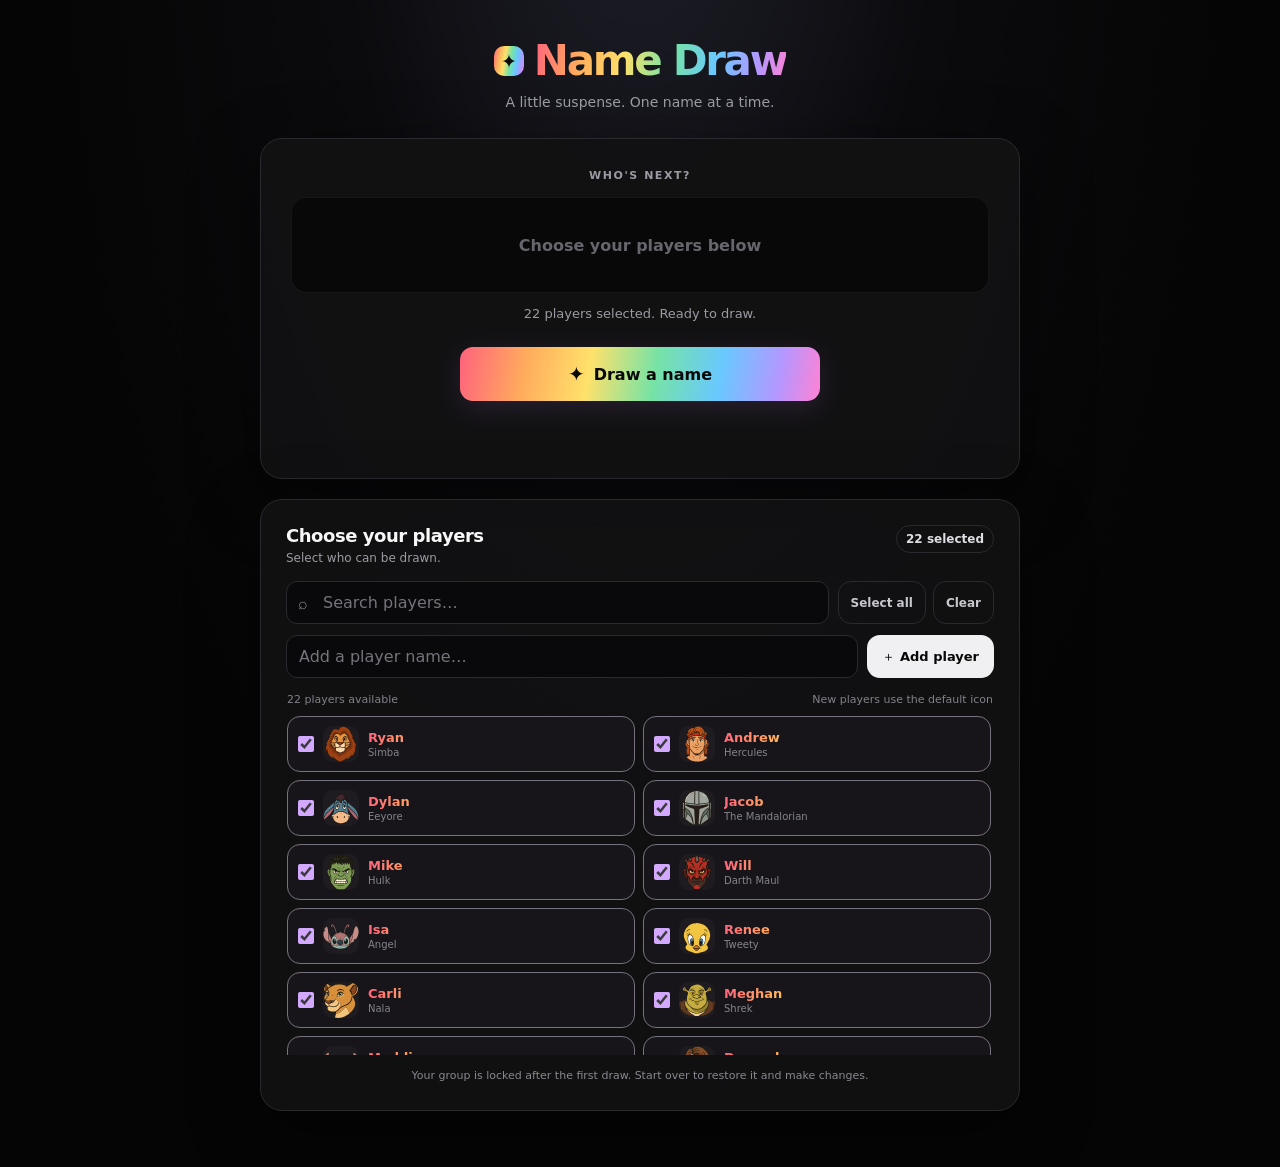
==== index.html @ 5865cce4 "Add mobile player name draw app" ====
<!doctype html>
<html lang="en">
<head>
  <meta charset="utf-8">
  <meta name="viewport" content="width=device-width, initial-scale=1">
  <meta name="theme-color" content="#050505">
  <title>Name Draw</title>
  <style>
    :root {
      color-scheme: dark;
      font-family: Inter, ui-sans-serif, system-ui, -apple-system, BlinkMacSystemFont, "Segoe UI", sans-serif;
      background: #050505;
      color: #f7f7f7;
      font-synthesis: none;
      --panel: #111113;
      --muted: #9b9ba3;
      --line: #29292e;
      --rainbow: linear-gradient(100deg, #ff637d 0%, #ffad5c 19%, #ffe16b 36%, #76e3a5 54%, #69c8ff 72%, #b497ff 88%, #ff82d4 100%);
    }

    * { box-sizing: border-box; }
    [hidden] { display: none !important; }
    body {
      min-width: 320px;
      min-height: 100vh;
      margin: 0;
      background: radial-gradient(ellipse at 50% -18%, #20202b 0, #0b0b0e 34%, #050505 67%);
    }

    button, input { font: inherit; }
    button { color: inherit; }
    .app { width: min(100% - 32px, 760px); margin: 0 auto; padding: 38px 0 56px; }
    .brand { display: flex; align-items: center; justify-content: center; gap: 10px; margin-bottom: 8px; }
    .brand-mark { width: 30px; height: 30px; display: grid; place-items: center; border-radius: 10px; background: var(--rainbow); color: #090909; font-size: 19px; font-weight: 900; }
    h1 { margin: 0; font-size: clamp(29px, 7vw, 42px); letter-spacing: -.055em; line-height: 1.1; }
    .subtitle { margin: 10px 0 28px; color: var(--muted); text-align: center; font-size: 14px; }
    .rainbow-text { color: transparent; background: var(--rainbow); background-clip: text; -webkit-background-clip: text; }

    .draw-panel, .roster-panel { border: 1px solid var(--line); border-radius: 22px; background: color-mix(in srgb, var(--panel) 94%, transparent); box-shadow: 0 20px 70px #0007; }
    .draw-panel { padding: clamp(18px, 5vw, 30px); text-align: center; }
    .panel-label { margin: 0 0 15px; color: var(--muted); font-size: 11px; font-weight: 750; letter-spacing: .14em; text-transform: uppercase; }
    .reel {
      position: relative;
      display: grid;
      place-items: center;
      height: 96px;
      overflow: hidden;
      border: 1px solid #ffffff0e;
      border-radius: 16px;
      background: #080809;
      isolation: isolate;
    }
    .reel::before, .reel::after { position: absolute; z-index: 1; right: 0; left: 0; height: 27px; content: ""; pointer-events: none; }
    .reel::before { top: 0; background: linear-gradient(#080809, transparent); }
    .reel::after { bottom: 0; background: linear-gradient(transparent, #080809); }
    .reel-track { position: absolute; top: 0; left: 0; width: 100%; will-change: transform; }
    .reel-row { height: 62px; display: flex; align-items: center; justify-content: center; gap: 11px; padding: 0 14px; font-size: clamp(20px, 5vw, 27px); font-weight: 850; letter-spacing: -.035em; }
    .reel-row img { width: 37px; height: 37px; object-fit: contain; }
    .reel-placeholder { color: #66666d; font-size: 16px; font-weight: 600; }
    .result { min-height: 23px; margin: 13px 0 18px; color: var(--muted); font-size: 13px; }
    .draw-button, .reset-button, .secondary-button, .add-button {
      display: inline-flex; align-items: center; justify-content: center; gap: 9px;
      border: 0; border-radius: 13px; cursor: pointer; font-weight: 800;
      transition: transform .16s ease, opacity .16s ease, background .16s ease;
    }
    .draw-button { width: min(100%, 360px); min-height: 54px; padding: 13px 20px; color: #080808; background: var(--rainbow); font-size: 16px; box-shadow: 0 7px 28px #d98bff20; }
    .draw-button:hover:not(:disabled), .add-button:hover:not(:disabled) { transform: translateY(-2px); }
    button:focus-visible, input:focus-visible { outline: 2px solid #aebcff; outline-offset: 3px; }
    button:disabled { cursor: not-allowed; opacity: .44; }
    .button-icon { font-size: 20px; line-height: 1; }
    .actions { min-height: 38px; margin-top: 9px; }
    .reset-button, .secondary-button { min-height: 36px; padding: 7px 11px; border: 1px solid var(--line); background: transparent; color: #c7c7ce; font-size: 12px; }
    .reset-button:hover:not(:disabled), .secondary-button:hover:not(:disabled) { background: #202024; }

    .roster-panel { margin-top: 20px; padding: clamp(17px, 4vw, 25px); }
    .roster-heading { display: flex; align-items: flex-start; justify-content: space-between; gap: 12px; margin-bottom: 16px; }
    .roster-heading h2 { margin: 0; font-size: 18px; letter-spacing: -.025em; }
    .roster-heading p { margin: 5px 0 0; color: var(--muted); font-size: 12px; }
    .count-badge { flex: 0 0 auto; padding: 6px 9px; border: 1px solid var(--line); border-radius: 99px; color: #dedee4; font-size: 12px; font-weight: 700; }
    .tools { display: grid; grid-template-columns: minmax(0, 1fr) auto; gap: 9px; margin-bottom: 11px; }
    .search-wrap { position: relative; }
    .search-icon { position: absolute; top: 50%; left: 12px; color: #85858d; transform: translateY(-50%); pointer-events: none; }
    .search-input, .add-input { width: 100%; min-width: 0; height: 43px; padding: 0 12px; border: 1px solid var(--line); border-radius: 11px; outline: 0; background: #09090b; color: #f7f7f7; }
    .search-input { padding-left: 36px; }
    .search-input::placeholder, .add-input::placeholder { color: #74747c; }
    .selection-tools { display: flex; gap: 7px; }
    .secondary-button { min-height: 43px; padding-inline: 12px; }
    .add-form { display: grid; grid-template-columns: minmax(0, 1fr) auto; gap: 9px; margin-bottom: 15px; }
    .add-button { min-height: 43px; padding: 0 15px; color: #080808; background: #f0f0f2; font-size: 13px; }
    .add-button:disabled { background: #e2e2e5; }
    .list-meta { display: flex; justify-content: space-between; gap: 10px; margin: 0 1px 9px; color: #81818a; font-size: 11px; }
    .player-list { display: grid; grid-template-columns: repeat(2, minmax(0, 1fr)); gap: 8px; max-height: 340px; overflow: auto; padding: 1px 3px 1px 1px; scrollbar-color: #42424a transparent; scrollbar-width: thin; }
    .player-card { min-width: 0; display: flex; align-items: center; gap: 9px; padding: 9px 10px; border: 1px solid #29292e; border-radius: 13px; background: #0a0a0c; cursor: pointer; transition: border-color .15s, background .15s, opacity .15s; }
    .player-card:hover { border-color: #575760; background: #101013; }
    .player-card.selected { border-color: #77717e; background: #17151a; }
    .player-card.drawn { opacity: .43; }
    .player-card input { width: 16px; height: 16px; flex: 0 0 auto; margin: 0; accent-color: #d3a9ff; }
    .avatar { width: 36px; height: 36px; flex: 0 0 auto; object-fit: contain; border-radius: 10px; background: #ffffff08; }
    .player-copy { min-width: 0; flex: 1; }
    .player-name { display: block; overflow: hidden; color: transparent; background: var(--rainbow); background-clip: text; -webkit-background-clip: text; font-size: 13px; font-weight: 800; text-overflow: ellipsis; white-space: nowrap; }
    .player-avatar-name { display: block; overflow: hidden; margin-top: 2px; color: #85858d; font-size: 10px; text-overflow: ellipsis; white-space: nowrap; }
    .empty-list { grid-column: 1 / -1; padding: 25px 10px; color: var(--muted); text-align: center; font-size: 13px; }
    .notice { margin: 13px 0 0; color: #888891; text-align: center; font-size: 11px; line-height: 1.5; }
    .load-error { padding: 18px; border: 1px solid #6b4545; border-radius: 12px; color: #ffc0c0; background: #241313; font-size: 14px; line-height: 1.5; }
    .sr-only { position: absolute; width: 1px; height: 1px; padding: 0; overflow: hidden; clip: rect(0,0,0,0); white-space: nowrap; border: 0; }

    @media (max-width: 520px) {
      .app { width: min(100% - 22px, 760px); padding-top: 24px; }
      .subtitle { margin-bottom: 20px; }
      .draw-panel, .roster-panel { border-radius: 18px; }
      .draw-panel { padding: 17px 14px; }
      .roster-panel { margin-top: 13px; padding: 16px 12px; }
      .player-list { gap: 6px; }
      .player-card { gap: 7px; padding: 8px 7px; }
      .avatar { width: 32px; height: 32px; }
      .selection-tools { gap: 5px; }
      .secondary-button { padding-inline: 9px; font-size: 11px; }
      .tools { gap: 6px; }
    }

    @media (max-width: 370px) {
      .player-list { grid-template-columns: 1fr; }
      .selection-tools { grid-column: 1 / -1; }
      .selection-tools .secondary-button { flex: 1; }
    }

    @media (prefers-reduced-motion: reduce) {
      *, *::before, *::after { scroll-behavior: auto !important; transition-duration: .01ms !important; }
    }
  </style>
</head>
<body>
  <main class="app">
    <header>
      <div class="brand"><span class="brand-mark" aria-hidden="true">✦</span><h1><span class="rainbow-text">Name Draw</span></h1></div>
      <p class="subtitle">A little suspense. One name at a time.</p>
    </header>

    <div id="load-error" class="load-error" role="alert" hidden></div>
    <section class="draw-panel" aria-labelledby="draw-title">
      <h2 class="panel-label" id="draw-title">Who's next?</h2>
      <div class="reel" id="reel" aria-live="polite" aria-label="Name draw animation">
        <div class="reel-placeholder" id="reel-placeholder">Choose your players below</div>
        <div class="reel-track" id="reel-track" hidden></div>
      </div>
      <p class="result" id="draw-status" aria-live="polite">Select a group to get started.</p>
      <button class="draw-button" id="draw-button" type="button" disabled><span class="button-icon" aria-hidden="true">✦</span><span id="draw-button-label">Draw a name</span></button>
      <div class="actions"><button class="reset-button" id="reset-button" type="button" hidden>↻ &nbsp;Start over</button></div>
    </section>

    <section class="roster-panel" aria-labelledby="roster-title">
      <div class="roster-heading">
        <div><h2 id="roster-title">Choose your players</h2><p>Select who can be drawn.</p></div>
        <span class="count-badge" id="selected-count">0 selected</span>
      </div>
      <div class="tools">
        <label class="search-wrap"><span class="sr-only">Search players</span><span class="search-icon" aria-hidden="true">⌕</span><input id="search-input" class="search-input" type="search" placeholder="Search players…" autocomplete="off"></label>
        <div class="selection-tools"><button class="secondary-button" id="select-all" type="button">Select all</button><button class="secondary-button" id="clear-all" type="button">Clear</button></div>
      </div>
      <form class="add-form" id="add-form">
        <label class="sr-only" for="add-input">Add a player</label>
        <input class="add-input" id="add-input" type="text" maxlength="40" placeholder="Add a player name…" autocomplete="off">
        <button class="add-button" type="submit">＋ Add player</button>
      </form>
      <div class="list-meta"><span id="list-count">Loading players…</span><span>New players use the default icon</span></div>
      <div class="player-list" id="player-list" aria-label="Available players"></div>
      <p class="notice">Your group is locked after the first draw. Start over to restore it and make changes.</p>
    </section>
  </main>

  <script>
    const els = {
      error: document.querySelector('#load-error'),
      list: document.querySelector('#player-list'),
      listCount: document.querySelector('#list-count'),
      selectedCount: document.querySelector('#selected-count'),
      search: document.querySelector('#search-input'),
      addForm: document.querySelector('#add-form'),
      addInput: document.querySelector('#add-input'),
      selectAll: document.querySelector('#select-all'),
      clearAll: document.querySelector('#clear-all'),
      draw: document.querySelector('#draw-button'),
      drawLabel: document.querySelector('#draw-button-label'),
      status: document.querySelector('#draw-status'),
      reset: document.querySelector('#reset-button'),
      reel: document.querySelector('#reel'),
      track: document.querySelector('#reel-track'),
      placeholder: document.querySelector('#reel-placeholder')
    };

    const players = new Map();
    const selected = new Set();
    let remaining = [];
    let originalGroup = null;
    let isDrawing = false;
    let hasDrawn = false;
    let fallbackPlayer = { avatar: 'Mickey Mouse', icon: 'SVG/mickey-mouse.svg' };
    const DRAW_DURATION = 5000;
    const ROW_HEIGHT = 62;

    function makePlayer(name, data) {
      return { name, avatar: data.avatar || name, icon: data.icon || fallbackPlayer.icon };
    }

    function setControlsLocked(locked) {
      els.search.disabled = locked;
      els.addInput.disabled = locked;
      els.addForm.querySelector('button').disabled = locked;
      els.selectAll.disabled = locked;
      els.clearAll.disabled = locked;
      els.list.querySelectorAll('input[type="checkbox"]').forEach((input) => { input.disabled = locked; });
    }

    function updateSummary() {
      const count = selected.size;
      els.selectedCount.textContent = `${count} selected`;
      els.draw.disabled = isDrawing || remaining.length === 0 && originalGroup !== null || count === 0;
      if (isDrawing) {
        els.drawLabel.textContent = 'Drawing…';
      } else if (originalGroup !== null && remaining.length === 0) {
        els.drawLabel.textContent = 'Everyone has been picked';
      } else {
        els.drawLabel.textContent = hasDrawn ? 'Draw next name' : 'Draw a name';
      }
      els.reset.hidden = originalGroup === null;
      els.listCount.textContent = `${players.size} ${players.size === 1 ? 'player' : 'players'}${els.search.value.trim() ? ' found' : ' available'}`;
      setControlsLocked(originalGroup !== null);
    }

    function playerCard(player) {
      const label = document.createElement('label');
      const isSelected = selected.has(player.name);
      const wasDrawn = originalGroup !== null && !remaining.includes(player.name) && originalGroup.includes(player.name);
      label.className = `player-card${isSelected ? ' selected' : ''}${wasDrawn ? ' drawn' : ''}`;
      const checkbox = document.createElement('input');
      checkbox.type = 'checkbox';
      checkbox.checked = isSelected;
      checkbox.setAttribute('aria-label', `Include ${player.name}`);
      checkbox.addEventListener('change', () => {
        checkbox.checked ? selected.add(player.name) : selected.delete(player.name);
        label.classList.toggle('selected', checkbox.checked);
        updateSummary();
      });
      const img = document.createElement('img');
      img.className = 'avatar';
      img.src = player.icon;
      img.alt = '';
      img.loading = 'lazy';
      img.onerror = () => { img.onerror = null; img.src = fallbackPlayer.icon; };
      const copy = document.createElement('span');
      copy.className = 'player-copy';
      const name = document.createElement('span');
      name.className = 'player-name';
      name.textContent = player.name;
      const avatar = document.createElement('span');
      avatar.className = 'player-avatar-name';
      avatar.textContent = player.avatar;
      copy.append(name, avatar);
      label.append(checkbox, img, copy);
      return label;
    }

    function renderPlayers() {
      const query = els.search.value.trim().toLocaleLowerCase();
      const visible = [...players.values()].filter((player) => `${player.name} ${player.avatar}`.toLocaleLowerCase().includes(query));
      els.list.replaceChildren();
      if (visible.length === 0) {
        const empty = document.createElement('div');
        empty.className = 'empty-list';
        empty.textContent = query ? 'No players match your search.' : 'No players yet. Add someone above.';
        els.list.append(empty);
      } else {
        visible.forEach((player) => els.list.append(playerCard(player)));
      }
      updateSummary();
    }

    function renderReelRows(names, winnerIndex) {
      els.track.replaceChildren();
      const fragment = document.createDocumentFragment();
      names.forEach((player) => {
        const row = document.createElement('div');
        row.className = 'reel-row';
        row.setAttribute('aria-hidden', 'true');
        const img = document.createElement('img');
        img.src = player.icon;
        img.alt = '';
        const text = document.createElement('span');
        text.className = 'rainbow-text';
        text.textContent = player.name;
        row.append(img, text);
        fragment.append(row);
      });
      els.track.append(fragment);
      els.placeholder.hidden = true;
      els.track.hidden = false;
      els.track.style.transition = 'none';
      const centerOffset = (els.reel.clientHeight - ROW_HEIGHT) / 2;
      els.track.style.transform = `translateY(${centerOffset}px)`;
      void els.track.offsetHeight;
      requestAnimationFrame(() => {
        els.track.style.transition = `transform ${DRAW_DURATION}ms cubic-bezier(.08,.72,.12,1)`;
        els.track.style.transform = `translateY(${centerOffset - winnerIndex * ROW_HEIGHT}px)`;
      });
    }

    function shuffle(items) {
      for (let i = items.length - 1; i > 0; i--) {
        const j = Math.floor(Math.random() * (i + 1));
        [items[i], items[j]] = [items[j], items[i]];
      }
      return items;
    }

    function drawName() {
      if (isDrawing) return;
      if (originalGroup === null) {
        originalGroup = [...selected];
        remaining = [...originalGroup];
        hasDrawn = false;
        setControlsLocked(true);
      }
      if (remaining.length === 0) return;

      isDrawing = true;
      els.status.textContent = 'The next name is…';
      els.draw.disabled = true;
      els.reset.hidden = true;

      const winnerName = remaining[Math.floor(Math.random() * remaining.length)];
      const winner = players.get(winnerName);
      const rows = [];
      for (let i = 0; i < 42; i++) {
        const name = remaining[Math.floor(Math.random() * remaining.length)];
        rows.push(players.get(name));
      }
      rows.push(winner);
      const winnerIndex = rows.length - 1;
      renderReelRows(rows, winnerIndex);

      window.setTimeout(() => {
        remaining = remaining.filter((name) => name !== winnerName);
        hasDrawn = true;
        isDrawing = false;
        els.status.innerHTML = `Picked <strong class="rainbow-text"></strong> · ${remaining.length} ${remaining.length === 1 ? 'name' : 'names'} left`;
        els.status.querySelector('strong').textContent = winnerName;
        els.reset.hidden = false;
        renderPlayers();
        if (remaining.length === 0) {
          els.status.textContent = `${winnerName} was the last name! Everyone has been picked.`;
          els.draw.disabled = true;
        }
      }, DRAW_DURATION);
    }

    function startOver() {
      if (isDrawing || originalGroup === null) return;
      selected.clear();
      originalGroup.forEach((name) => selected.add(name));
      remaining = [];
      originalGroup = null;
      hasDrawn = false;
      els.track.hidden = true;
      els.track.replaceChildren();
      els.placeholder.hidden = false;
      els.placeholder.textContent = 'Choose your players below';
      els.status.textContent = 'Group restored. Ready when you are.';
      renderPlayers();
    }

    els.search.addEventListener('input', renderPlayers);
    els.selectAll.addEventListener('click', () => {
      [...players.values()].filter((player) => `${player.name} ${player.avatar}`.toLocaleLowerCase().includes(els.search.value.trim().toLocaleLowerCase())).forEach((player) => selected.add(player.name));
      renderPlayers();
    });
    els.clearAll.addEventListener('click', () => { selected.clear(); renderPlayers(); });
    els.addForm.addEventListener('submit', (event) => {
      event.preventDefault();
      const name = els.addInput.value.trim();
      if (!name) { els.addInput.focus(); return; }
      const existing = [...players.keys()].find((playerName) => playerName.toLocaleLowerCase() === name.toLocaleLowerCase());
      if (existing) {
        els.status.textContent = `${existing} is already in the player list.`;
        els.search.value = existing;
        renderPlayers();
        return;
      }
      players.set(name, makePlayer(name, fallbackPlayer));
      selected.add(name);
      els.addInput.value = '';
      els.search.value = '';
      renderPlayers();
      els.status.textContent = `${name} added to your group.`;
    });
    els.draw.addEventListener('click', drawName);
    els.reset.addEventListener('click', startOver);

    async function init() {
      try {
        const response = await fetch('players.json', { cache: 'no-store' });
        if (!response.ok) throw new Error(`Could not load players.json (${response.status}).`);
        const data = await response.json();
        fallbackPlayer = data.fallback || fallbackPlayer;
        Object.entries(data).forEach(([name, player]) => {
          if (name.toLocaleLowerCase() === 'fallback') return;
          players.set(name, makePlayer(name, player || {}));
          selected.add(name);
        });
        renderPlayers();
        els.status.textContent = `${selected.size} players selected. Ready to draw.`;
      } catch (error) {
        els.error.hidden = false;
        els.error.textContent = `${error.message} Open this page through a local web server so it can load players.json and the SVG icons.`;
        els.listCount.textContent = 'Could not load players';
      }
    }

    init();
  </script>
</body>
</html>
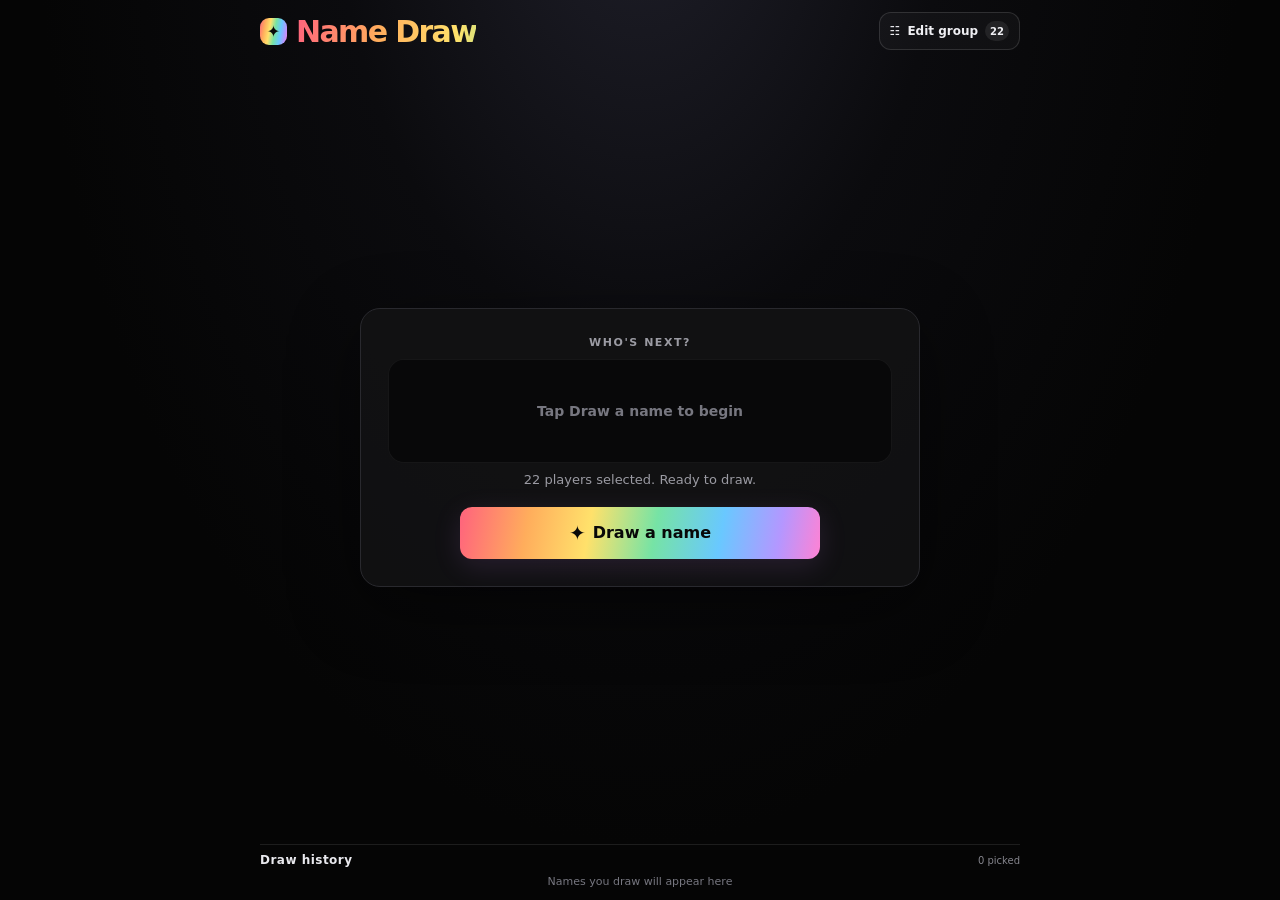
==== commit 9312cc3c: "Split draw and group pages" ====
--- a/index.html
+++ b/index.html
@@ -2,420 +2,36 @@
 <html lang="en">
 <head>
   <meta charset="utf-8">
-  <meta name="viewport" content="width=device-width, initial-scale=1">
+  <meta name="viewport" content="width=device-width, initial-scale=1, viewport-fit=cover">
   <meta name="theme-color" content="#050505">
   <title>Name Draw</title>
-  <style>
-    :root {
-      color-scheme: dark;
-      font-family: Inter, ui-sans-serif, system-ui, -apple-system, BlinkMacSystemFont, "Segoe UI", sans-serif;
-      background: #050505;
-      color: #f7f7f7;
-      font-synthesis: none;
-      --panel: #111113;
-      --muted: #9b9ba3;
-      --line: #29292e;
-      --rainbow: linear-gradient(100deg, #ff637d 0%, #ffad5c 19%, #ffe16b 36%, #76e3a5 54%, #69c8ff 72%, #b497ff 88%, #ff82d4 100%);
-    }
-
-    * { box-sizing: border-box; }
-    [hidden] { display: none !important; }
-    body {
-      min-width: 320px;
-      min-height: 100vh;
-      margin: 0;
-      background: radial-gradient(ellipse at 50% -18%, #20202b 0, #0b0b0e 34%, #050505 67%);
-    }
-
-    button, input { font: inherit; }
-    button { color: inherit; }
-    .app { width: min(100% - 32px, 760px); margin: 0 auto; padding: 38px 0 56px; }
-    .brand { display: flex; align-items: center; justify-content: center; gap: 10px; margin-bottom: 8px; }
-    .brand-mark { width: 30px; height: 30px; display: grid; place-items: center; border-radius: 10px; background: var(--rainbow); color: #090909; font-size: 19px; font-weight: 900; }
-    h1 { margin: 0; font-size: clamp(29px, 7vw, 42px); letter-spacing: -.055em; line-height: 1.1; }
-    .subtitle { margin: 10px 0 28px; color: var(--muted); text-align: center; font-size: 14px; }
-    .rainbow-text { color: transparent; background: var(--rainbow); background-clip: text; -webkit-background-clip: text; }
-
-    .draw-panel, .roster-panel { border: 1px solid var(--line); border-radius: 22px; background: color-mix(in srgb, var(--panel) 94%, transparent); box-shadow: 0 20px 70px #0007; }
-    .draw-panel { padding: clamp(18px, 5vw, 30px); text-align: center; }
-    .panel-label { margin: 0 0 15px; color: var(--muted); font-size: 11px; font-weight: 750; letter-spacing: .14em; text-transform: uppercase; }
-    .reel {
-      position: relative;
-      display: grid;
-      place-items: center;
-      height: 96px;
-      overflow: hidden;
-      border: 1px solid #ffffff0e;
-      border-radius: 16px;
-      background: #080809;
-      isolation: isolate;
-    }
-    .reel::before, .reel::after { position: absolute; z-index: 1; right: 0; left: 0; height: 27px; content: ""; pointer-events: none; }
-    .reel::before { top: 0; background: linear-gradient(#080809, transparent); }
-    .reel::after { bottom: 0; background: linear-gradient(transparent, #080809); }
-    .reel-track { position: absolute; top: 0; left: 0; width: 100%; will-change: transform; }
-    .reel-row { height: 62px; display: flex; align-items: center; justify-content: center; gap: 11px; padding: 0 14px; font-size: clamp(20px, 5vw, 27px); font-weight: 850; letter-spacing: -.035em; }
-    .reel-row img { width: 37px; height: 37px; object-fit: contain; }
-    .reel-placeholder { color: #66666d; font-size: 16px; font-weight: 600; }
-    .result { min-height: 23px; margin: 13px 0 18px; color: var(--muted); font-size: 13px; }
-    .draw-button, .reset-button, .secondary-button, .add-button {
-      display: inline-flex; align-items: center; justify-content: center; gap: 9px;
-      border: 0; border-radius: 13px; cursor: pointer; font-weight: 800;
-      transition: transform .16s ease, opacity .16s ease, background .16s ease;
-    }
-    .draw-button { width: min(100%, 360px); min-height: 54px; padding: 13px 20px; color: #080808; background: var(--rainbow); font-size: 16px; box-shadow: 0 7px 28px #d98bff20; }
-    .draw-button:hover:not(:disabled), .add-button:hover:not(:disabled) { transform: translateY(-2px); }
-    button:focus-visible, input:focus-visible { outline: 2px solid #aebcff; outline-offset: 3px; }
-    button:disabled { cursor: not-allowed; opacity: .44; }
-    .button-icon { font-size: 20px; line-height: 1; }
-    .actions { min-height: 38px; margin-top: 9px; }
-    .reset-button, .secondary-button { min-height: 36px; padding: 7px 11px; border: 1px solid var(--line); background: transparent; color: #c7c7ce; font-size: 12px; }
-    .reset-button:hover:not(:disabled), .secondary-button:hover:not(:disabled) { background: #202024; }
-
-    .roster-panel { margin-top: 20px; padding: clamp(17px, 4vw, 25px); }
-    .roster-heading { display: flex; align-items: flex-start; justify-content: space-between; gap: 12px; margin-bottom: 16px; }
-    .roster-heading h2 { margin: 0; font-size: 18px; letter-spacing: -.025em; }
-    .roster-heading p { margin: 5px 0 0; color: var(--muted); font-size: 12px; }
-    .count-badge { flex: 0 0 auto; padding: 6px 9px; border: 1px solid var(--line); border-radius: 99px; color: #dedee4; font-size: 12px; font-weight: 700; }
-    .tools { display: grid; grid-template-columns: minmax(0, 1fr) auto; gap: 9px; margin-bottom: 11px; }
-    .search-wrap { position: relative; }
-    .search-icon { position: absolute; top: 50%; left: 12px; color: #85858d; transform: translateY(-50%); pointer-events: none; }
-    .search-input, .add-input { width: 100%; min-width: 0; height: 43px; padding: 0 12px; border: 1px solid var(--line); border-radius: 11px; outline: 0; background: #09090b; color: #f7f7f7; }
-    .search-input { padding-left: 36px; }
-    .search-input::placeholder, .add-input::placeholder { color: #74747c; }
-    .selection-tools { display: flex; gap: 7px; }
-    .secondary-button { min-height: 43px; padding-inline: 12px; }
-    .add-form { display: grid; grid-template-columns: minmax(0, 1fr) auto; gap: 9px; margin-bottom: 15px; }
-    .add-button { min-height: 43px; padding: 0 15px; color: #080808; background: #f0f0f2; font-size: 13px; }
-    .add-button:disabled { background: #e2e2e5; }
-    .list-meta { display: flex; justify-content: space-between; gap: 10px; margin: 0 1px 9px; color: #81818a; font-size: 11px; }
-    .player-list { display: grid; grid-template-columns: repeat(2, minmax(0, 1fr)); gap: 8px; max-height: 340px; overflow: auto; padding: 1px 3px 1px 1px; scrollbar-color: #42424a transparent; scrollbar-width: thin; }
-    .player-card { min-width: 0; display: flex; align-items: center; gap: 9px; padding: 9px 10px; border: 1px solid #29292e; border-radius: 13px; background: #0a0a0c; cursor: pointer; transition: border-color .15s, background .15s, opacity .15s; }
-    .player-card:hover { border-color: #575760; background: #101013; }
-    .player-card.selected { border-color: #77717e; background: #17151a; }
-    .player-card.drawn { opacity: .43; }
-    .player-card input { width: 16px; height: 16px; flex: 0 0 auto; margin: 0; accent-color: #d3a9ff; }
-    .avatar { width: 36px; height: 36px; flex: 0 0 auto; object-fit: contain; border-radius: 10px; background: #ffffff08; }
-    .player-copy { min-width: 0; flex: 1; }
-    .player-name { display: block; overflow: hidden; color: transparent; background: var(--rainbow); background-clip: text; -webkit-background-clip: text; font-size: 13px; font-weight: 800; text-overflow: ellipsis; white-space: nowrap; }
-    .player-avatar-name { display: block; overflow: hidden; margin-top: 2px; color: #85858d; font-size: 10px; text-overflow: ellipsis; white-space: nowrap; }
-    .empty-list { grid-column: 1 / -1; padding: 25px 10px; color: var(--muted); text-align: center; font-size: 13px; }
-    .notice { margin: 13px 0 0; color: #888891; text-align: center; font-size: 11px; line-height: 1.5; }
-    .load-error { padding: 18px; border: 1px solid #6b4545; border-radius: 12px; color: #ffc0c0; background: #241313; font-size: 14px; line-height: 1.5; }
-    .sr-only { position: absolute; width: 1px; height: 1px; padding: 0; overflow: hidden; clip: rect(0,0,0,0); white-space: nowrap; border: 0; }
-
-    @media (max-width: 520px) {
-      .app { width: min(100% - 22px, 760px); padding-top: 24px; }
-      .subtitle { margin-bottom: 20px; }
-      .draw-panel, .roster-panel { border-radius: 18px; }
-      .draw-panel { padding: 17px 14px; }
-      .roster-panel { margin-top: 13px; padding: 16px 12px; }
-      .player-list { gap: 6px; }
-      .player-card { gap: 7px; padding: 8px 7px; }
-      .avatar { width: 32px; height: 32px; }
-      .selection-tools { gap: 5px; }
-      .secondary-button { padding-inline: 9px; font-size: 11px; }
-      .tools { gap: 6px; }
-    }
-
-    @media (max-width: 370px) {
-      .player-list { grid-template-columns: 1fr; }
-      .selection-tools { grid-column: 1 / -1; }
-      .selection-tools .secondary-button { flex: 1; }
-    }
-
-    @media (prefers-reduced-motion: reduce) {
-      *, *::before, *::after { scroll-behavior: auto !important; transition-duration: .01ms !important; }
-    }
-  </style>
+  <link rel="stylesheet" href="styles.css">
+  <script src="app.js" defer></script>
 </head>
-<body>
-  <main class="app">
-    <header>
+<body data-page="draw">
+  <main class="draw-screen">
+    <header class="draw-topbar">
       <div class="brand"><span class="brand-mark" aria-hidden="true">✦</span><h1><span class="rainbow-text">Name Draw</span></h1></div>
-      <p class="subtitle">A little suspense. One name at a time.</p>
+      <a class="group-nav" href="group.html" aria-label="Edit group"><span aria-hidden="true">☷</span> Edit group <span class="nav-count" id="draw-group-count">0</span></a>
     </header>
 
-    <div id="load-error" class="load-error" role="alert" hidden></div>
-    <section class="draw-panel" aria-labelledby="draw-title">
-      <h2 class="panel-label" id="draw-title">Who's next?</h2>
-      <div class="reel" id="reel" aria-live="polite" aria-label="Name draw animation">
-        <div class="reel-placeholder" id="reel-placeholder">Choose your players below</div>
-        <div class="reel-track" id="reel-track" hidden></div>
+    <section class="draw-stage" aria-labelledby="draw-title">
+      <div class="draw-panel">
+        <h2 class="panel-label" id="draw-title">Who's next?</h2>
+        <div class="reel" id="reel" aria-live="polite" aria-label="Name draw animation">
+          <div class="reel-placeholder" id="reel-placeholder">Tap Draw a name to begin</div>
+          <div class="reel-track" id="reel-track" hidden></div>
+        </div>
+        <p class="result" id="draw-status" aria-live="polite">Loading players…</p>
+        <button class="draw-button" id="draw-button" type="button" disabled><span class="button-icon" aria-hidden="true">✦</span><span id="draw-button-label">Draw a name</span></button>
+        <div class="load-error" id="load-error" role="alert" hidden></div>
       </div>
-      <p class="result" id="draw-status" aria-live="polite">Select a group to get started.</p>
-      <button class="draw-button" id="draw-button" type="button" disabled><span class="button-icon" aria-hidden="true">✦</span><span id="draw-button-label">Draw a name</span></button>
-      <div class="actions"><button class="reset-button" id="reset-button" type="button" hidden>↻ &nbsp;Start over</button></div>
     </section>
 
-    <section class="roster-panel" aria-labelledby="roster-title">
-      <div class="roster-heading">
-        <div><h2 id="roster-title">Choose your players</h2><p>Select who can be drawn.</p></div>
-        <span class="count-badge" id="selected-count">0 selected</span>
-      </div>
-      <div class="tools">
-        <label class="search-wrap"><span class="sr-only">Search players</span><span class="search-icon" aria-hidden="true">⌕</span><input id="search-input" class="search-input" type="search" placeholder="Search players…" autocomplete="off"></label>
-        <div class="selection-tools"><button class="secondary-button" id="select-all" type="button">Select all</button><button class="secondary-button" id="clear-all" type="button">Clear</button></div>
-      </div>
-      <form class="add-form" id="add-form">
-        <label class="sr-only" for="add-input">Add a player</label>
-        <input class="add-input" id="add-input" type="text" maxlength="40" placeholder="Add a player name…" autocomplete="off">
-        <button class="add-button" type="submit">＋ Add player</button>
-      </form>
-      <div class="list-meta"><span id="list-count">Loading players…</span><span>New players use the default icon</span></div>
-      <div class="player-list" id="player-list" aria-label="Available players"></div>
-      <p class="notice">Your group is locked after the first draw. Start over to restore it and make changes.</p>
+    <section class="history-panel" aria-labelledby="history-title">
+      <div class="history-heading"><h2 id="history-title">Draw history</h2><span class="history-count" id="history-count">0 picked</span></div>
+      <div class="history-list" id="history-list"><span class="history-empty">Names you draw will appear here</span></div>
     </section>
   </main>
-
-  <script>
-    const els = {
-      error: document.querySelector('#load-error'),
-      list: document.querySelector('#player-list'),
-      listCount: document.querySelector('#list-count'),
-      selectedCount: document.querySelector('#selected-count'),
-      search: document.querySelector('#search-input'),
-      addForm: document.querySelector('#add-form'),
-      addInput: document.querySelector('#add-input'),
-      selectAll: document.querySelector('#select-all'),
-      clearAll: document.querySelector('#clear-all'),
-      draw: document.querySelector('#draw-button'),
-      drawLabel: document.querySelector('#draw-button-label'),
-      status: document.querySelector('#draw-status'),
-      reset: document.querySelector('#reset-button'),
-      reel: document.querySelector('#reel'),
-      track: document.querySelector('#reel-track'),
-      placeholder: document.querySelector('#reel-placeholder')
-    };
-
-    const players = new Map();
-    const selected = new Set();
-    let remaining = [];
-    let originalGroup = null;
-    let isDrawing = false;
-    let hasDrawn = false;
-    let fallbackPlayer = { avatar: 'Mickey Mouse', icon: 'SVG/mickey-mouse.svg' };
-    const DRAW_DURATION = 5000;
-    const ROW_HEIGHT = 62;
-
-    function makePlayer(name, data) {
-      return { name, avatar: data.avatar || name, icon: data.icon || fallbackPlayer.icon };
-    }
-
-    function setControlsLocked(locked) {
-      els.search.disabled = locked;
-      els.addInput.disabled = locked;
-      els.addForm.querySelector('button').disabled = locked;
-      els.selectAll.disabled = locked;
-      els.clearAll.disabled = locked;
-      els.list.querySelectorAll('input[type="checkbox"]').forEach((input) => { input.disabled = locked; });
-    }
-
-    function updateSummary() {
-      const count = selected.size;
-      els.selectedCount.textContent = `${count} selected`;
-      els.draw.disabled = isDrawing || remaining.length === 0 && originalGroup !== null || count === 0;
-      if (isDrawing) {
-        els.drawLabel.textContent = 'Drawing…';
-      } else if (originalGroup !== null && remaining.length === 0) {
-        els.drawLabel.textContent = 'Everyone has been picked';
-      } else {
-        els.drawLabel.textContent = hasDrawn ? 'Draw next name' : 'Draw a name';
-      }
-      els.reset.hidden = originalGroup === null;
-      els.listCount.textContent = `${players.size} ${players.size === 1 ? 'player' : 'players'}${els.search.value.trim() ? ' found' : ' available'}`;
-      setControlsLocked(originalGroup !== null);
-    }
-
-    function playerCard(player) {
-      const label = document.createElement('label');
-      const isSelected = selected.has(player.name);
-      const wasDrawn = originalGroup !== null && !remaining.includes(player.name) && originalGroup.includes(player.name);
-      label.className = `player-card${isSelected ? ' selected' : ''}${wasDrawn ? ' drawn' : ''}`;
-      const checkbox = document.createElement('input');
-      checkbox.type = 'checkbox';
-      checkbox.checked = isSelected;
-      checkbox.setAttribute('aria-label', `Include ${player.name}`);
-      checkbox.addEventListener('change', () => {
-        checkbox.checked ? selected.add(player.name) : selected.delete(player.name);
-        label.classList.toggle('selected', checkbox.checked);
-        updateSummary();
-      });
-      const img = document.createElement('img');
-      img.className = 'avatar';
-      img.src = player.icon;
-      img.alt = '';
-      img.loading = 'lazy';
-      img.onerror = () => { img.onerror = null; img.src = fallbackPlayer.icon; };
-      const copy = document.createElement('span');
-      copy.className = 'player-copy';
-      const name = document.createElement('span');
-      name.className = 'player-name';
-      name.textContent = player.name;
-      const avatar = document.createElement('span');
-      avatar.className = 'player-avatar-name';
-      avatar.textContent = player.avatar;
-      copy.append(name, avatar);
-      label.append(checkbox, img, copy);
-      return label;
-    }
-
-    function renderPlayers() {
-      const query = els.search.value.trim().toLocaleLowerCase();
-      const visible = [...players.values()].filter((player) => `${player.name} ${player.avatar}`.toLocaleLowerCase().includes(query));
-      els.list.replaceChildren();
-      if (visible.length === 0) {
-        const empty = document.createElement('div');
-        empty.className = 'empty-list';
-        empty.textContent = query ? 'No players match your search.' : 'No players yet. Add someone above.';
-        els.list.append(empty);
-      } else {
-        visible.forEach((player) => els.list.append(playerCard(player)));
-      }
-      updateSummary();
-    }
-
-    function renderReelRows(names, winnerIndex) {
-      els.track.replaceChildren();
-      const fragment = document.createDocumentFragment();
-      names.forEach((player) => {
-        const row = document.createElement('div');
-        row.className = 'reel-row';
-        row.setAttribute('aria-hidden', 'true');
-        const img = document.createElement('img');
-        img.src = player.icon;
-        img.alt = '';
-        const text = document.createElement('span');
-        text.className = 'rainbow-text';
-        text.textContent = player.name;
-        row.append(img, text);
-        fragment.append(row);
-      });
-      els.track.append(fragment);
-      els.placeholder.hidden = true;
-      els.track.hidden = false;
-      els.track.style.transition = 'none';
-      const centerOffset = (els.reel.clientHeight - ROW_HEIGHT) / 2;
-      els.track.style.transform = `translateY(${centerOffset}px)`;
-      void els.track.offsetHeight;
-      requestAnimationFrame(() => {
-        els.track.style.transition = `transform ${DRAW_DURATION}ms cubic-bezier(.08,.72,.12,1)`;
-        els.track.style.transform = `translateY(${centerOffset - winnerIndex * ROW_HEIGHT}px)`;
-      });
-    }
-
-    function shuffle(items) {
-      for (let i = items.length - 1; i > 0; i--) {
-        const j = Math.floor(Math.random() * (i + 1));
-        [items[i], items[j]] = [items[j], items[i]];
-      }
-      return items;
-    }
-
-    function drawName() {
-      if (isDrawing) return;
-      if (originalGroup === null) {
-        originalGroup = [...selected];
-        remaining = [...originalGroup];
-        hasDrawn = false;
-        setControlsLocked(true);
-      }
-      if (remaining.length === 0) return;
-
-      isDrawing = true;
-      els.status.textContent = 'The next name is…';
-      els.draw.disabled = true;
-      els.reset.hidden = true;
-
-      const winnerName = remaining[Math.floor(Math.random() * remaining.length)];
-      const winner = players.get(winnerName);
-      const rows = [];
-      for (let i = 0; i < 42; i++) {
-        const name = remaining[Math.floor(Math.random() * remaining.length)];
-        rows.push(players.get(name));
-      }
-      rows.push(winner);
-      const winnerIndex = rows.length - 1;
-      renderReelRows(rows, winnerIndex);
-
-      window.setTimeout(() => {
-        remaining = remaining.filter((name) => name !== winnerName);
-        hasDrawn = true;
-        isDrawing = false;
-        els.status.innerHTML = `Picked <strong class="rainbow-text"></strong> · ${remaining.length} ${remaining.length === 1 ? 'name' : 'names'} left`;
-        els.status.querySelector('strong').textContent = winnerName;
-        els.reset.hidden = false;
-        renderPlayers();
-        if (remaining.length === 0) {
-          els.status.textContent = `${winnerName} was the last name! Everyone has been picked.`;
-          els.draw.disabled = true;
-        }
-      }, DRAW_DURATION);
-    }
-
-    function startOver() {
-      if (isDrawing || originalGroup === null) return;
-      selected.clear();
-      originalGroup.forEach((name) => selected.add(name));
-      remaining = [];
-      originalGroup = null;
-      hasDrawn = false;
-      els.track.hidden = true;
-      els.track.replaceChildren();
-      els.placeholder.hidden = false;
-      els.placeholder.textContent = 'Choose your players below';
-      els.status.textContent = 'Group restored. Ready when you are.';
-      renderPlayers();
-    }
-
-    els.search.addEventListener('input', renderPlayers);
-    els.selectAll.addEventListener('click', () => {
-      [...players.values()].filter((player) => `${player.name} ${player.avatar}`.toLocaleLowerCase().includes(els.search.value.trim().toLocaleLowerCase())).forEach((player) => selected.add(player.name));
-      renderPlayers();
-    });
-    els.clearAll.addEventListener('click', () => { selected.clear(); renderPlayers(); });
-    els.addForm.addEventListener('submit', (event) => {
-      event.preventDefault();
-      const name = els.addInput.value.trim();
-      if (!name) { els.addInput.focus(); return; }
-      const existing = [...players.keys()].find((playerName) => playerName.toLocaleLowerCase() === name.toLocaleLowerCase());
-      if (existing) {
-        els.status.textContent = `${existing} is already in the player list.`;
-        els.search.value = existing;
-        renderPlayers();
-        return;
-      }
-      players.set(name, makePlayer(name, fallbackPlayer));
-      selected.add(name);
-      els.addInput.value = '';
-      els.search.value = '';
-      renderPlayers();
-      els.status.textContent = `${name} added to your group.`;
-    });
-    els.draw.addEventListener('click', drawName);
-    els.reset.addEventListener('click', startOver);
-
-    async function init() {
-      try {
-        const response = await fetch('players.json', { cache: 'no-store' });
-        if (!response.ok) throw new Error(`Could not load players.json (${response.status}).`);
-        const data = await response.json();
-        fallbackPlayer = data.fallback || fallbackPlayer;
-        Object.entries(data).forEach(([name, player]) => {
-          if (name.toLocaleLowerCase() === 'fallback') return;
-          players.set(name, makePlayer(name, player || {}));
-          selected.add(name);
-        });
-        renderPlayers();
-        els.status.textContent = `${selected.size} players selected. Ready to draw.`;
-      } catch (error) {
-        els.error.hidden = false;
-        els.error.textContent = `${error.message} Open this page through a local web server so it can load players.json and the SVG icons.`;
-        els.listCount.textContent = 'Could not load players';
-      }
-    }
-
-    init();
-  </script>
 </body>
-</html>+</html>
--- a/styles.css
+++ b/styles.css
@@ -0,0 +1,180 @@
+:root {
+  color-scheme: dark;
+  font-family: Inter, ui-sans-serif, system-ui, -apple-system, BlinkMacSystemFont, "Segoe UI", sans-serif;
+  color: #f7f7f7;
+  background: #050505;
+  font-synthesis: none;
+  --muted: #9b9ba3;
+  --line: #29292e;
+  --panel: #111113;
+  --rainbow: linear-gradient(100deg, #ff637d 0%, #ffad5c 19%, #ffe16b 36%, #76e3a5 54%, #69c8ff 72%, #b497ff 88%, #ff82d4 100%);
+}
+
+* { box-sizing: border-box; }
+[hidden] { display: none !important; }
+html, body { width: 100%; height: 100%; margin: 0; }
+body {
+  min-width: 320px;
+  background: radial-gradient(ellipse at 50% -18%, #20202b 0, #0b0b0e 34%, #050505 67%);
+  color: #f7f7f7;
+}
+body[data-page="draw"], body[data-page="group"] { overflow: hidden; }
+button, input { font: inherit; }
+button, a { color: inherit; }
+button:focus-visible, a:focus-visible, input:focus-visible { outline: 2px solid #aebcff; outline-offset: 3px; }
+button:disabled { cursor: not-allowed; opacity: .44; }
+
+.rainbow-text, .player-name {
+  color: transparent;
+  background: var(--rainbow);
+  background-size: 250% 100%;
+  background-position: 0% 50%;
+  background-clip: text;
+  -webkit-background-clip: text;
+  animation: rainbow-flow 4s ease-in-out infinite alternate;
+}
+@keyframes rainbow-flow {
+  from { background-position: 0% 50%; }
+  to { background-position: 100% 50%; }
+}
+.brand { display: flex; align-items: center; gap: 9px; }
+.brand-mark { display: grid; width: 27px; height: 27px; flex: 0 0 auto; place-items: center; border-radius: 9px; background: var(--rainbow); color: #090909; font-size: 16px; font-weight: 900; }
+.brand h1 { margin: 0; font-size: clamp(23px, 6vw, 30px); letter-spacing: -.055em; line-height: 1.1; }
+.secondary-button, .reset-button, .add-button, .draw-button, .group-nav {
+  display: inline-flex;
+  align-items: center;
+  justify-content: center;
+  gap: 7px;
+  border: 1px solid var(--line);
+  border-radius: 12px;
+  cursor: pointer;
+  font-weight: 800;
+  text-decoration: none;
+  transition: transform .16s ease, opacity .16s ease, background .16s ease;
+}
+.secondary-button, .reset-button { min-height: 38px; padding: 7px 11px; background: #ffffff08; color: #dedee4; font-size: 12px; }
+.secondary-button:hover:not(:disabled), .reset-button:hover:not(:disabled) { background: #202024; }
+
+/* The draw page is a fixed, full-viewport layout; only the group editor scrolls. */
+.draw-screen {
+  display: flex;
+  width: 100%;
+  height: 100vh;
+  height: 100dvh;
+  flex-direction: column;
+  align-items: center;
+  gap: 6px;
+  overflow: hidden;
+  padding: max(12px, env(safe-area-inset-top)) 16px max(9px, env(safe-area-inset-bottom));
+}
+.draw-topbar, .group-topbar { display: flex; align-items: center; justify-content: space-between; gap: 10px; }
+.draw-topbar { width: min(100%, 760px); flex: 0 0 auto; }
+.group-nav { min-height: 38px; flex: 0 0 auto; padding: 6px 10px; border-color: #ffffff20; background: #ffffff08; color: #efeff3; font-size: 12px; }
+.group-nav:hover { background: #ffffff14; }
+.nav-count { display: grid; min-width: 20px; height: 20px; place-items: center; padding: 0 5px; border-radius: 99px; background: #ffffff14; font-size: 10px; }
+.draw-stage { display: flex; width: 100%; min-height: 0; flex: 1 1 auto; flex-direction: column; align-items: center; justify-content: center; }
+.draw-panel { width: min(100%, 560px); padding: clamp(16px, 4vw, 27px); border: 1px solid var(--line); border-radius: 20px; background: color-mix(in srgb, var(--panel) 94%, transparent); box-shadow: 0 20px 70px #0007; text-align: center; }
+.panel-label { margin: 0 0 10px; color: var(--muted); font-size: 11px; font-weight: 750; letter-spacing: .14em; text-transform: uppercase; }
+.reel { position: relative; display: grid; height: clamp(82px, 12svh, 104px); place-items: center; overflow: hidden; border: 1px solid #ffffff0e; border-radius: 16px; background: #080809; isolation: isolate; }
+.reel::before, .reel::after { position: absolute; z-index: 1; right: 0; left: 0; height: 25px; content: ""; pointer-events: none; }
+.reel::before { top: 0; background: linear-gradient(#080809, transparent); }
+.reel::after { bottom: 0; background: linear-gradient(transparent, #080809); }
+.reel-track { position: absolute; top: 0; left: 0; width: 100%; will-change: transform; }
+.reel-row { display: flex; height: 62px; align-items: center; justify-content: center; gap: 10px; padding: 0 14px; font-size: clamp(20px, 5vw, 27px); font-weight: 850; letter-spacing: -.035em; }
+.reel-row img { width: 37px; height: 37px; object-fit: contain; }
+.reel-placeholder { padding: 0 8px; color: #777780; text-align: center; font-size: 14px; font-weight: 650; }
+.result { min-height: 22px; margin: 9px 0 13px; color: var(--muted); font-size: 13px; }
+.draw-button { width: min(100%, 360px); min-height: 52px; padding: 12px 20px; border: 0; color: #080808; background: var(--rainbow); font-size: 16px; box-shadow: 0 7px 28px #d98bff20; }
+.draw-button:hover:not(:disabled), .add-button:hover:not(:disabled) { transform: translateY(-2px); }
+.button-icon { font-size: 20px; line-height: 1; }
+.load-error { margin-top: 10px; padding: 12px; border: 1px solid #6b4545; border-radius: 12px; color: #ffc0c0; background: #241313; font-size: 12px; line-height: 1.5; }
+.history-panel { width: min(100%, 760px); flex: 0 0 auto; margin: 0 auto; padding-top: 8px; border-top: 1px solid #ffffff18; }
+.history-heading { display: flex; align-items: center; justify-content: space-between; gap: 8px; margin-bottom: 5px; }
+.history-heading h2 { margin: 0; color: #e9e9ee; font-size: 12px; font-weight: 750; letter-spacing: .04em; }
+.history-count { color: #85858d; font-size: 10px; }
+.history-list { display: flex; flex-wrap: wrap; align-content: flex-start; justify-content: center; gap: 4px; }
+.history-empty { width: 100%; padding: 3px 0; color: #777780; text-align: center; font-size: 11px; }
+.history-chip { display: inline-flex; min-width: 0; align-items: center; gap: 4px; padding: 3px 6px; border: 1px solid #ffffff14; border-radius: 99px; background: #ffffff07; }
+.history-chip img { width: 17px; height: 17px; flex: 0 0 auto; object-fit: contain; }
+.history-name { overflow: hidden; font-size: 10px; font-weight: 750; text-overflow: ellipsis; white-space: nowrap; }
+
+/* Group selector */
+.group-screen { width: 100%; height: 100vh; height: 100dvh; overflow-x: hidden; overflow-y: auto; overscroll-behavior: contain; }
+.group-app { width: min(100% - 32px, 760px); margin: 0 auto; padding: max(20px, env(safe-area-inset-top)) 0 max(24px, env(safe-area-inset-bottom)); }
+.group-topbar { margin-bottom: 13px; }
+.group-topbar .secondary-button, .group-topbar .reset-button { min-height: 39px; }
+.group-title { margin: 0; text-align: center; font-size: clamp(17px, 4vw, 21px); font-weight: 800; letter-spacing: -.03em; }
+.group-status { min-height: 20px; margin: 0 0 12px; color: var(--muted); text-align: center; font-size: 12px; }
+.roster-panel { padding: clamp(16px, 4vw, 25px); border: 1px solid var(--line); border-radius: 20px; background: color-mix(in srgb, var(--panel) 94%, transparent); box-shadow: 0 20px 70px #0007; }
+.roster-heading { display: flex; align-items: flex-start; justify-content: space-between; gap: 12px; margin-bottom: 16px; }
+.roster-heading h2 { margin: 0; font-size: 18px; letter-spacing: -.025em; }
+.roster-heading p { margin: 5px 0 0; color: var(--muted); font-size: 12px; }
+.count-badge { flex: 0 0 auto; padding: 6px 9px; border: 1px solid var(--line); border-radius: 99px; color: #dedee4; font-size: 12px; font-weight: 700; }
+.tools { display: grid; grid-template-columns: minmax(0, 1fr) auto; gap: 9px; margin-bottom: 11px; }
+.search-wrap { position: relative; }
+.search-icon { position: absolute; top: 50%; left: 12px; color: #85858d; transform: translateY(-50%); pointer-events: none; }
+.search-input, .add-input { width: 100%; min-width: 0; height: 43px; padding: 0 12px; border: 1px solid var(--line); border-radius: 11px; outline: 0; background: #09090b; color: #f7f7f7; }
+.search-input { padding-left: 36px; }
+.search-input::placeholder, .add-input::placeholder { color: #74747c; }
+.selection-tools { display: flex; gap: 7px; }
+.secondary-button { min-height: 43px; padding-inline: 12px; }
+.add-form { display: grid; grid-template-columns: minmax(0, 1fr) auto; gap: 9px; margin-bottom: 15px; }
+.add-button { min-height: 43px; padding: 0 15px; border: 0; color: #080808; background: #f0f0f2; font-size: 13px; }
+.add-button:disabled { background: #e2e2e5; }
+.list-meta { display: flex; justify-content: space-between; gap: 10px; margin: 0 1px 9px; color: #81818a; font-size: 11px; }
+.player-list { display: grid; max-height: min(48dvh, 500px); grid-template-columns: repeat(2, minmax(0, 1fr)); gap: 8px; overflow: auto; padding: 1px 3px 1px 1px; scrollbar-color: #42424a transparent; scrollbar-width: thin; }
+.player-card { display: flex; min-width: 0; align-items: center; gap: 9px; padding: 9px 10px; border: 1px solid #29292e; border-radius: 13px; background: #0a0a0c; cursor: pointer; transition: border-color .15s, background .15s, opacity .15s; }
+.player-card:hover { border-color: #575760; background: #101013; }
+.player-card.selected { border-color: #77717e; background: #17151a; }
+.player-card.drawn { opacity: .43; }
+.player-card input { width: 16px; height: 16px; flex: 0 0 auto; margin: 0; accent-color: #d3a9ff; }
+.avatar { width: 36px; height: 36px; flex: 0 0 auto; border-radius: 10px; background: #ffffff08; object-fit: contain; }
+.player-copy { min-width: 0; flex: 1; }
+.player-name { display: block; overflow: hidden; font-size: 13px; font-weight: 800; text-overflow: ellipsis; white-space: nowrap; }
+.player-avatar-name { display: block; overflow: hidden; margin-top: 2px; color: #85858d; font-size: 10px; text-overflow: ellipsis; white-space: nowrap; }
+.empty-list { grid-column: 1 / -1; padding: 25px 10px; color: var(--muted); text-align: center; font-size: 13px; }
+.notice { margin: 13px 0 0; color: #888891; text-align: center; font-size: 11px; line-height: 1.5; }
+.sr-only { position: absolute; width: 1px; height: 1px; padding: 0; overflow: hidden; clip: rect(0, 0, 0, 0); white-space: nowrap; border: 0; }
+
+@media (max-width: 520px) {
+  .draw-screen { gap: 5px; padding-right: 11px; padding-left: 11px; }
+  .draw-panel { padding: 15px 12px; border-radius: 17px; }
+  .group-app { width: min(100% - 22px, 760px); }
+  .group-topbar { gap: 6px; }
+  .group-topbar .secondary-button, .group-topbar .reset-button { padding-inline: 9px; font-size: 11px; }
+  .roster-panel { padding: 15px 12px; }
+  .player-list { gap: 6px; }
+  .player-card { gap: 7px; padding: 8px 7px; }
+  .avatar { width: 32px; height: 32px; }
+  .selection-tools { gap: 5px; }
+  .secondary-button { padding-inline: 9px; font-size: 11px; }
+  .tools { gap: 6px; }
+  .history-panel { padding-top: 6px; }
+  .history-chip { gap: 3px; padding: 2px 5px; }
+  .history-chip img { width: 15px; height: 15px; }
+  .history-name { font-size: 9px; }
+}
+@media (max-width: 370px) {
+  .player-list { grid-template-columns: 1fr; }
+  .selection-tools { grid-column: 1 / -1; }
+  .selection-tools .secondary-button { flex: 1; }
+}
+@media (max-height: 700px) {
+  .draw-screen { gap: 3px; padding-top: max(7px, env(safe-area-inset-top)); padding-bottom: max(6px, env(safe-area-inset-bottom)); }
+  .brand-mark { width: 23px; height: 23px; }
+  .brand h1 { font-size: 22px; }
+  .group-nav { min-height: 34px; }
+  .draw-panel { padding-top: 11px; padding-bottom: 11px; }
+  .panel-label { margin-bottom: 6px; }
+  .reel { height: 74px; }
+  .result { min-height: 18px; margin: 5px 0 8px; font-size: 12px; }
+  .draw-button { min-height: 45px; padding-block: 9px; }
+  .history-panel { padding-top: 5px; }
+  .history-heading { margin-bottom: 3px; }
+  .history-list { gap: 3px; }
+  .history-chip { padding: 1px 4px; }
+  .history-chip img { width: 13px; height: 13px; }
+}
+@media (prefers-reduced-motion: reduce) {
+  *, *::before, *::after { scroll-behavior: auto !important; transition-duration: .01ms !important; animation: none !important; }
+}
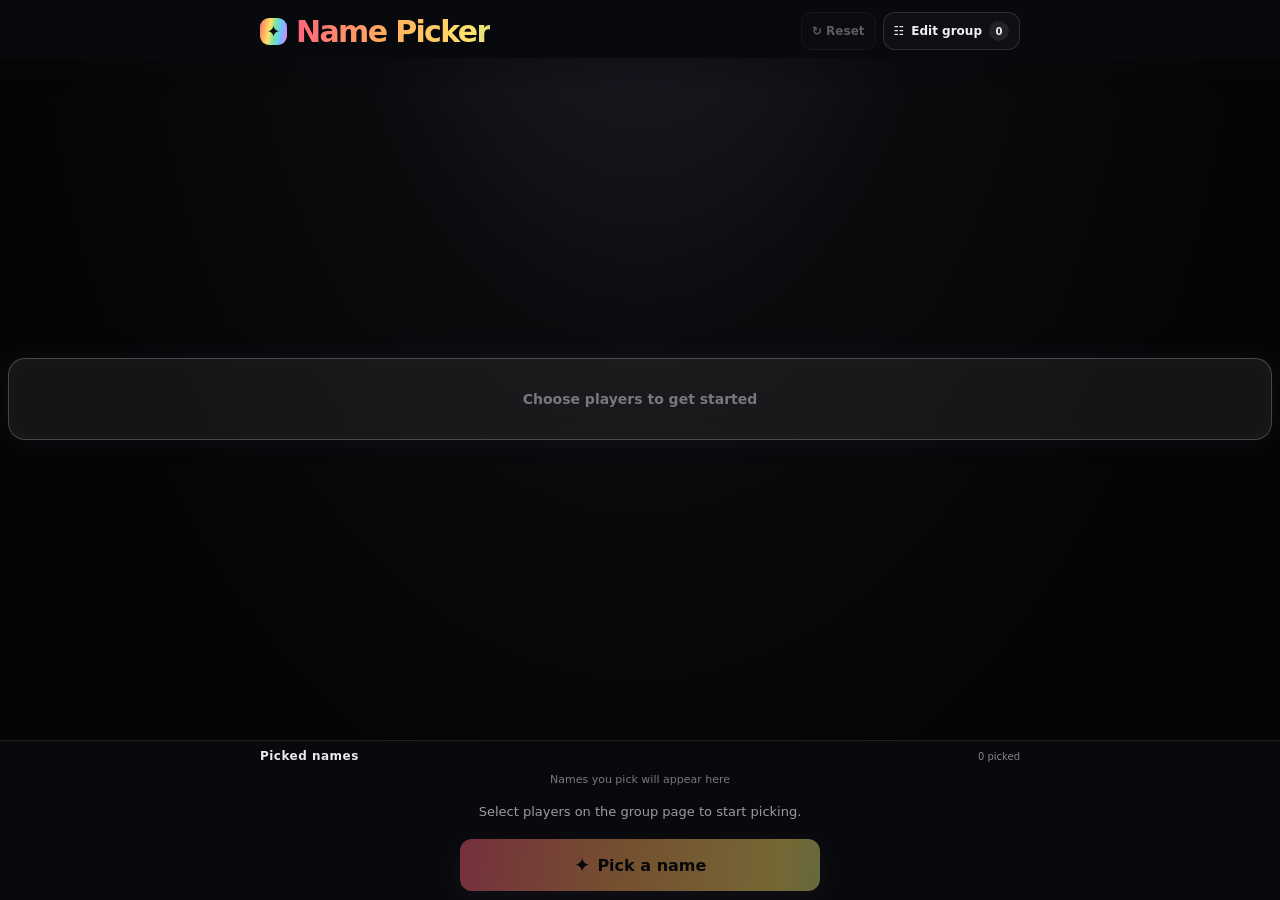
==== commit b48e9aea: "Polish name picker experience" ====
--- a/index.html
+++ b/index.html
@@ -4,34 +4,41 @@
   <meta charset="utf-8">
   <meta name="viewport" content="width=device-width, initial-scale=1, viewport-fit=cover">
   <meta name="theme-color" content="#050505">
-  <title>Name Draw</title>
+  <title>Name Picker</title>
   <link rel="stylesheet" href="styles.css">
   <script src="app.js" defer></script>
 </head>
 <body data-page="draw">
+  <div class="ambient-sky" aria-hidden="true"></div>
   <main class="draw-screen">
     <header class="draw-topbar">
-      <div class="brand"><span class="brand-mark" aria-hidden="true">✦</span><h1><span class="rainbow-text">Name Draw</span></h1></div>
-      <a class="group-nav" href="group.html" aria-label="Edit group"><span aria-hidden="true">☷</span> Edit group <span class="nav-count" id="draw-group-count">0</span></a>
+      <div class="brand"><span class="brand-mark" aria-hidden="true">✦</span><h1><span class="rainbow-text">Name Picker</span></h1></div>
+      <div class="top-actions">
+        <button class="draw-reset-button" id="draw-reset-button" type="button" disabled>↻ Reset</button>
+        <a class="group-nav" href="group.html" aria-label="Edit group"><span aria-hidden="true">☷</span> Edit group <span class="nav-count" id="draw-group-count">0</span></a>
+      </div>
     </header>
 
     <section class="draw-stage" aria-labelledby="draw-title">
-      <div class="draw-panel">
-        <h2 class="panel-label" id="draw-title">Who's next?</h2>
-        <div class="reel" id="reel" aria-live="polite" aria-label="Name draw animation">
-          <div class="reel-placeholder" id="reel-placeholder">Tap Draw a name to begin</div>
-          <div class="reel-track" id="reel-track" hidden></div>
-        </div>
-        <p class="result" id="draw-status" aria-live="polite">Loading players…</p>
-        <button class="draw-button" id="draw-button" type="button" disabled><span class="button-icon" aria-hidden="true">✦</span><span id="draw-button-label">Draw a name</span></button>
-        <div class="load-error" id="load-error" role="alert" hidden></div>
+      <h2 class="sr-only" id="draw-title">Who's next?</h2>
+      <div class="reel" id="reel" aria-live="polite" aria-label="Name picker animation">
+        <div class="reel-placeholder" id="reel-placeholder">Tap Pick a name to begin</div>
+        <div class="reel-track" id="reel-track" hidden></div>
+        <div class="selection-window" aria-hidden="true"></div>
       </div>
     </section>
 
-    <section class="history-panel" aria-labelledby="history-title">
-      <div class="history-heading"><h2 id="history-title">Draw history</h2><span class="history-count" id="history-count">0 picked</span></div>
-      <div class="history-list" id="history-list"><span class="history-empty">Names you draw will appear here</span></div>
-    </section>
+    <footer class="draw-bottom">
+      <section class="history-panel" aria-labelledby="history-title">
+        <div class="history-heading"><h2 id="history-title">Picked names</h2><span class="history-count" id="history-count">0 picked</span></div>
+        <div class="history-list" id="history-list"><span class="history-empty">Names you pick will appear here</span></div>
+      </section>
+      <div class="draw-controls">
+        <p class="result" id="draw-status" aria-live="polite">Loading players…</p>
+        <button class="draw-button" id="draw-button" type="button" disabled><span class="button-icon" aria-hidden="true">✦</span><span id="draw-button-label">Pick a name</span></button>
+        <div class="load-error" id="load-error" role="alert" hidden></div>
+      </div>
+    </footer>
   </main>
 </body>
 </html>
--- a/styles.css
+++ b/styles.css
@@ -18,7 +18,18 @@
   background: radial-gradient(ellipse at 50% -18%, #20202b 0, #0b0b0e 34%, #050505 67%);
   color: #f7f7f7;
 }
-body[data-page="draw"], body[data-page="group"] { overflow: hidden; }
+body[data-page="draw"] { overflow: hidden; }
+body[data-page="group"] { overflow-x: hidden; overflow-y: auto; }
+body[data-page="draw"] > .draw-screen, body[data-page="group"] > .group-screen { position: relative; z-index: 1; }
+.ambient-sky { position: fixed; z-index: 0; inset: 0; overflow: hidden; pointer-events: none; }
+.shooting-star { position: absolute; width: var(--star-length, clamp(90px, 24vw, 190px)); height: var(--star-width, 2px); border-radius: 50%; opacity: 0; background: linear-gradient(90deg, transparent, var(--star-color) 45%, #fff 100%); box-shadow: 0 0 8px 1px var(--star-color); transform-origin: left center; animation: star-flight var(--flight-time) linear forwards; }
+.shooting-star::after { position: absolute; top: 50%; right: 0; width: 5px; height: 5px; border-radius: 50%; background: #fff; box-shadow: 0 0 10px 3px var(--star-color); content: ""; transform: translate(50%, -50%); }
+@keyframes star-flight {
+  0% { opacity: 0; transform: translate(0, 0) rotate(var(--star-angle)) scaleX(.15); }
+  12% { opacity: .8; transform: translate(0, 0) rotate(var(--star-angle)) scaleX(1); }
+  78% { opacity: .65; transform: translate(var(--star-dx), var(--star-dy)) rotate(var(--star-angle)) scaleX(1); }
+  100% { opacity: 0; transform: translate(var(--star-dx), var(--star-dy)) rotate(var(--star-angle)) scaleX(.15); }
+}
 button, input { font: inherit; }
 button, a { color: inherit; }
 button:focus-visible, a:focus-visible, input:focus-visible { outline: 2px solid #aebcff; outline-offset: 3px; }
@@ -57,6 +68,7 @@
 
 /* The draw page is a fixed, full-viewport layout; only the group editor scrolls. */
 .draw-screen {
+  position: relative;
   display: flex;
   width: 100%;
   height: 100vh;
@@ -65,50 +77,68 @@
   align-items: center;
   gap: 6px;
   overflow: hidden;
-  padding: max(12px, env(safe-area-inset-top)) 16px max(9px, env(safe-area-inset-bottom));
+  padding: max(12px, env(safe-area-inset-top)) 16px 0;
 }
 .draw-topbar, .group-topbar { display: flex; align-items: center; justify-content: space-between; gap: 10px; }
-.draw-topbar { width: min(100%, 760px); flex: 0 0 auto; }
-.group-nav { min-height: 38px; flex: 0 0 auto; padding: 6px 10px; border-color: #ffffff20; background: #ffffff08; color: #efeff3; font-size: 12px; }
+.draw-topbar { position: relative; z-index: 3; width: 100vw; flex: 0 0 auto; margin-top: calc(-1 * max(12px, env(safe-area-inset-top))); padding: max(12px, env(safe-area-inset-top)) max(11px, calc((100vw - 760px) / 2)) 8px; background: #08090c; }
+.top-actions { display: flex; align-items: center; gap: 7px; }
+.group-nav { height: 38px; min-height: 38px; flex: 0 0 auto; padding: 6px 10px; border-color: #ffffff20; background: #ffffff08; color: #efeff3; font-size: 12px; }
 .group-nav:hover { background: #ffffff14; }
 .nav-count { display: grid; min-width: 20px; height: 20px; place-items: center; padding: 0 5px; border-radius: 99px; background: #ffffff14; font-size: 10px; }
-.draw-stage { display: flex; width: 100%; min-height: 0; flex: 1 1 auto; flex-direction: column; align-items: center; justify-content: center; }
+.draw-stage { position: absolute; z-index: 0; inset: 0; display: flex; width: 100%; min-height: 0; flex-direction: column; align-items: stretch; justify-content: stretch; }
 .draw-panel { width: min(100%, 560px); padding: clamp(16px, 4vw, 27px); border: 1px solid var(--line); border-radius: 20px; background: color-mix(in srgb, var(--panel) 94%, transparent); box-shadow: 0 20px 70px #0007; text-align: center; }
 .panel-label { margin: 0 0 10px; color: var(--muted); font-size: 11px; font-weight: 750; letter-spacing: .14em; text-transform: uppercase; }
-.reel { position: relative; display: grid; height: clamp(82px, 12svh, 104px); place-items: center; overflow: hidden; border: 1px solid #ffffff0e; border-radius: 16px; background: #080809; isolation: isolate; }
-.reel::before, .reel::after { position: absolute; z-index: 1; right: 0; left: 0; height: 25px; content: ""; pointer-events: none; }
-.reel::before { top: 0; background: linear-gradient(#080809, transparent); }
-.reel::after { bottom: 0; background: linear-gradient(transparent, #080809); }
-.reel-track { position: absolute; top: 0; left: 0; width: 100%; will-change: transform; }
-.reel-row { display: flex; height: 62px; align-items: center; justify-content: center; gap: 10px; padding: 0 14px; font-size: clamp(20px, 5vw, 27px); font-weight: 850; letter-spacing: -.035em; }
-.reel-row img { width: 37px; height: 37px; object-fit: contain; }
-.reel-placeholder { padding: 0 8px; color: #777780; text-align: center; font-size: 14px; font-weight: 650; }
+.reel { position: relative; display: grid; width: 100%; height: 100%; min-height: 0; flex: 1 1 auto; place-items: center; overflow: hidden; isolation: isolate; }
+.reel::before, .reel::after { position: absolute; z-index: 1; right: 0; left: 0; height: clamp(42px, 10svh, 100px); content: ""; pointer-events: none; }
+.reel::before { top: 0; background: linear-gradient(#08090c, transparent); }
+.reel::after { bottom: 0; background: linear-gradient(transparent, #08090c); }
+.reel-track { position: absolute; z-index: 0; top: 0; left: 0; width: 100%; will-change: transform; }
+.selection-window { position: absolute; z-index: 2; top: var(--selection-center, 50%); right: 8px; left: 8px; height: 82px; border: 1px solid #ffffff36; border-radius: 17px; background: #ffffff10; box-shadow: inset 0 0 25px #ffffff08, 0 0 30px #a88cff12; transform: translateY(-50%); pointer-events: none; }
+.reel-row { display: flex; height: 82px; align-items: center; justify-content: center; gap: 10px; padding: 0 14px; font-size: clamp(28px, 8vw, 48px); font-weight: 850; letter-spacing: -.035em; }
+.reel-row img { width: 54px; height: 54px; flex: 0 0 auto; object-fit: contain; }
+.reel-row .rainbow-text { max-width: calc(100% - 68px); overflow: hidden; text-overflow: ellipsis; white-space: nowrap; }
+.reel-row.winner-reveal { animation: picked-row-pop 1.6s cubic-bezier(.2,.8,.25,1); }
+@keyframes picked-row-pop {
+  0%, 100% { transform: scale(1); }
+  12.5%, 75% { transform: scale(1.16); }
+}
+.reel-placeholder { position: absolute; z-index: 3; top: var(--selection-center, 50%); left: 0; width: 100%; padding: 0 8px; color: #777780; text-align: center; font-size: 14px; font-weight: 650; transform: translateY(-50%); }
 .result { min-height: 22px; margin: 9px 0 13px; color: var(--muted); font-size: 13px; }
-.draw-button { width: min(100%, 360px); min-height: 52px; padding: 12px 20px; border: 0; color: #080808; background: var(--rainbow); font-size: 16px; box-shadow: 0 7px 28px #d98bff20; }
+.draw-button { width: min(100%, 360px); min-height: 52px; padding: 12px 20px; border: 0; color: #080808; background: var(--rainbow); background-size: 250% 100%; background-position: 0% 50%; animation: rainbow-flow 4s ease-in-out infinite alternate; font-size: 16px; box-shadow: 0 7px 28px #d98bff20; }
 .draw-button:hover:not(:disabled), .add-button:hover:not(:disabled) { transform: translateY(-2px); }
+.draw-reset-button { display: inline-flex; height: 38px; min-height: 38px; align-items: center; justify-content: center; padding: 6px 10px; border: 1px solid var(--line); border-radius: 10px; background: #ffffff08; color: #c7c7ce; cursor: pointer; font-size: 12px; font-weight: 750; }
+.draw-reset-button:hover:not(:disabled) { background: #202024; }
 .button-icon { font-size: 20px; line-height: 1; }
+.draw-bottom { position: relative; z-index: 3; display: flex; width: 100vw; flex: 0 0 auto; flex-direction: column; gap: 0; margin: auto 0 0; padding-bottom: max(9px, env(safe-area-inset-bottom)); background: #08090c; }
+.draw-controls { position: relative; width: 100%; flex: 0 0 auto; padding: 0 max(11px, calc((100vw - 560px) / 2)); background: transparent; text-align: center; }
 .load-error { margin-top: 10px; padding: 12px; border: 1px solid #6b4545; border-radius: 12px; color: #ffc0c0; background: #241313; font-size: 12px; line-height: 1.5; }
-.history-panel { width: min(100%, 760px); flex: 0 0 auto; margin: 0 auto; padding-top: 8px; border-top: 1px solid #ffffff18; }
+.history-panel { position: relative; width: 100%; flex: 0 0 auto; margin: 0; padding: 8px max(11px, calc((100vw - 760px) / 2)) 2px; border-top: 1px solid #ffffff18; background: transparent; }
 .history-heading { display: flex; align-items: center; justify-content: space-between; gap: 8px; margin-bottom: 5px; }
 .history-heading h2 { margin: 0; color: #e9e9ee; font-size: 12px; font-weight: 750; letter-spacing: .04em; }
 .history-count { color: #85858d; font-size: 10px; }
-.history-list { display: flex; flex-wrap: wrap; align-content: flex-start; justify-content: center; gap: 4px; }
-.history-empty { width: 100%; padding: 3px 0; color: #777780; text-align: center; font-size: 11px; }
+.history-list { display: flex; flex-wrap: nowrap; align-items: center; justify-content: flex-start; gap: 4px; overflow-x: auto; padding: 2px 0 4px; scrollbar-width: none; }
+.history-list::-webkit-scrollbar { display: none; }
+.history-empty { flex: 1 0 100%; padding: 3px 0; color: #777780; text-align: center; font-size: 11px; }
 .history-chip { display: inline-flex; min-width: 0; align-items: center; gap: 4px; padding: 3px 6px; border: 1px solid #ffffff14; border-radius: 99px; background: #ffffff07; }
+.history-chip { flex: 0 0 auto; }
 .history-chip img { width: 17px; height: 17px; flex: 0 0 auto; object-fit: contain; }
 .history-name { overflow: hidden; font-size: 10px; font-weight: 750; text-overflow: ellipsis; white-space: nowrap; }
 
 /* Group selector */
-.group-screen { width: 100%; height: 100vh; height: 100dvh; overflow-x: hidden; overflow-y: auto; overscroll-behavior: contain; }
+.group-screen { width: 100%; min-height: 100vh; min-height: 100dvh; overflow: visible; }
 .group-app { width: min(100% - 32px, 760px); margin: 0 auto; padding: max(20px, env(safe-area-inset-top)) 0 max(24px, env(safe-area-inset-bottom)); }
 .group-topbar { margin-bottom: 13px; }
 .group-topbar .secondary-button, .group-topbar .reset-button { min-height: 39px; }
 .group-title { margin: 0; text-align: center; font-size: clamp(17px, 4vw, 21px); font-weight: 800; letter-spacing: -.03em; }
 .group-status { min-height: 20px; margin: 0 0 12px; color: var(--muted); text-align: center; font-size: 12px; }
-.roster-panel { padding: clamp(16px, 4vw, 25px); border: 1px solid var(--line); border-radius: 20px; background: color-mix(in srgb, var(--panel) 94%, transparent); box-shadow: 0 20px 70px #0007; }
+.roster-panel { padding: clamp(8px, 2vw, 16px) 0; border: 0; border-radius: 0; background: transparent; box-shadow: none; }
 .roster-heading { display: flex; align-items: flex-start; justify-content: space-between; gap: 12px; margin-bottom: 16px; }
 .roster-heading h2 { margin: 0; font-size: 18px; letter-spacing: -.025em; }
 .roster-heading p { margin: 5px 0 0; color: var(--muted); font-size: 12px; }
+.library-divider { display: flex; align-items: flex-end; justify-content: space-between; gap: 10px; margin: 17px 0 12px; padding-top: 15px; border-top: 1px solid #ffffff18; }
+.library-divider h2 { margin: 0; font-size: 16px; letter-spacing: -.02em; }
+.library-divider p { margin: 4px 0 0; color: var(--muted); font-size: 11px; }
+.list-count { flex: 0 0 auto; padding-bottom: 2px; color: #85858d; font-size: 11px; }
 .count-badge { flex: 0 0 auto; padding: 6px 9px; border: 1px solid var(--line); border-radius: 99px; color: #dedee4; font-size: 12px; font-weight: 700; }
 .tools { display: grid; grid-template-columns: minmax(0, 1fr) auto; gap: 9px; margin-bottom: 11px; }
 .search-wrap { position: relative; }
@@ -122,29 +152,40 @@
 .add-button { min-height: 43px; padding: 0 15px; border: 0; color: #080808; background: #f0f0f2; font-size: 13px; }
 .add-button:disabled { background: #e2e2e5; }
 .list-meta { display: flex; justify-content: space-between; gap: 10px; margin: 0 1px 9px; color: #81818a; font-size: 11px; }
-.player-list { display: grid; max-height: min(48dvh, 500px); grid-template-columns: repeat(2, minmax(0, 1fr)); gap: 8px; overflow: auto; padding: 1px 3px 1px 1px; scrollbar-color: #42424a transparent; scrollbar-width: thin; }
-.player-card { display: flex; min-width: 0; align-items: center; gap: 9px; padding: 9px 10px; border: 1px solid #29292e; border-radius: 13px; background: #0a0a0c; cursor: pointer; transition: border-color .15s, background .15s, opacity .15s; }
-.player-card:hover { border-color: #575760; background: #101013; }
-.player-card.selected { border-color: #77717e; background: #17151a; }
-.player-card.drawn { opacity: .43; }
-.player-card input { width: 16px; height: 16px; flex: 0 0 auto; margin: 0; accent-color: #d3a9ff; }
-.avatar { width: 36px; height: 36px; flex: 0 0 auto; border-radius: 10px; background: #ffffff08; object-fit: contain; }
+.player-list { display: grid; grid-template-columns: repeat(2, minmax(0, 1fr)); gap: 8px; padding: 1px 3px 1px 1px; }
+.player-card { position: relative; display: flex; min-width: 0; align-items: center; gap: 9px; padding: 9px 34px 9px 10px; border: 1px solid #29292e; border-radius: 13px; background: #0a0a0c80; color: inherit; cursor: pointer; font: inherit; text-align: left; backdrop-filter: blur(2px); transition: border-color .15s, background .15s, opacity .15s; }
+.player-card:hover { border-color: #575760; background: #10101399; }
+.player-card.selected { border-color: #77717e; background: #17151a99; }
+.player-card:disabled { opacity: 1; cursor: not-allowed; }
+.player-card.drawn { opacity: .55; }
+.avatar { width: 36px; height: 36px; flex: 0 0 auto; object-fit: contain; }
 .player-copy { min-width: 0; flex: 1; }
 .player-name { display: block; overflow: hidden; font-size: 13px; font-weight: 800; text-overflow: ellipsis; white-space: nowrap; }
-.player-avatar-name { display: block; overflow: hidden; margin-top: 2px; color: #85858d; font-size: 10px; text-overflow: ellipsis; white-space: nowrap; }
+.player-action { position: absolute; top: 5px; right: 5px; display: grid; width: 19px; height: 19px; place-items: center; padding: 0; border: 0; border-radius: 0; background: transparent; color: #eeeeF2; cursor: pointer; font-size: 14px; line-height: 1; }
+.player-action:hover:not(:disabled) { background: #ffffff1a; }
+.selected-empty { padding-block: 16px; border: 1px dashed #ffffff20; border-radius: 12px; }
 .empty-list { grid-column: 1 / -1; padding: 25px 10px; color: var(--muted); text-align: center; font-size: 13px; }
 .notice { margin: 13px 0 0; color: #888891; text-align: center; font-size: 11px; line-height: 1.5; }
 .sr-only { position: absolute; width: 1px; height: 1px; padding: 0; overflow: hidden; clip: rect(0, 0, 0, 0); white-space: nowrap; border: 0; }
 
 @media (max-width: 520px) {
   .draw-screen { gap: 5px; padding-right: 11px; padding-left: 11px; }
-  .draw-panel { padding: 15px 12px; border-radius: 17px; }
+  .draw-topbar { gap: 5px; }
+  .draw-topbar .brand { gap: 6px; }
+  .draw-topbar .brand-mark { width: 23px; height: 23px; font-size: 14px; }
+  .draw-topbar .brand h1 { font-size: clamp(20px, 5.5vw, 25px); }
+  .top-actions { gap: 4px; }
+  .draw-reset-button, .group-nav { height: 32px; min-height: 32px; gap: 4px; padding: 4px 7px; font-size: 10px; }
+  .nav-count { min-width: 17px; height: 17px; padding-inline: 3px; }
+  .draw-controls { width: 100%; }
+  .result { margin: 4px 0 8px; }
+  .draw-button { width: 100%; min-height: 50px; }
   .group-app { width: min(100% - 22px, 760px); }
   .group-topbar { gap: 6px; }
   .group-topbar .secondary-button, .group-topbar .reset-button { padding-inline: 9px; font-size: 11px; }
-  .roster-panel { padding: 15px 12px; }
+  .roster-panel { padding: 8px 0; }
   .player-list { gap: 6px; }
-  .player-card { gap: 7px; padding: 8px 7px; }
+  .player-card { gap: 7px; padding: 8px 30px 8px 7px; }
   .avatar { width: 32px; height: 32px; }
   .selection-tools { gap: 5px; }
   .secondary-button { padding-inline: 9px; font-size: 11px; }
@@ -155,18 +196,14 @@
   .history-name { font-size: 9px; }
 }
 @media (max-width: 370px) {
-  .player-list { grid-template-columns: 1fr; }
   .selection-tools { grid-column: 1 / -1; }
   .selection-tools .secondary-button { flex: 1; }
 }
 @media (max-height: 700px) {
-  .draw-screen { gap: 3px; padding-top: max(7px, env(safe-area-inset-top)); padding-bottom: max(6px, env(safe-area-inset-bottom)); }
+  .draw-screen { gap: 3px; padding-top: max(7px, env(safe-area-inset-top)); padding-bottom: 0; }
   .brand-mark { width: 23px; height: 23px; }
   .brand h1 { font-size: 22px; }
   .group-nav { min-height: 34px; }
-  .draw-panel { padding-top: 11px; padding-bottom: 11px; }
-  .panel-label { margin-bottom: 6px; }
-  .reel { height: 74px; }
   .result { min-height: 18px; margin: 5px 0 8px; font-size: 12px; }
   .draw-button { min-height: 45px; padding-block: 9px; }
   .history-panel { padding-top: 5px; }
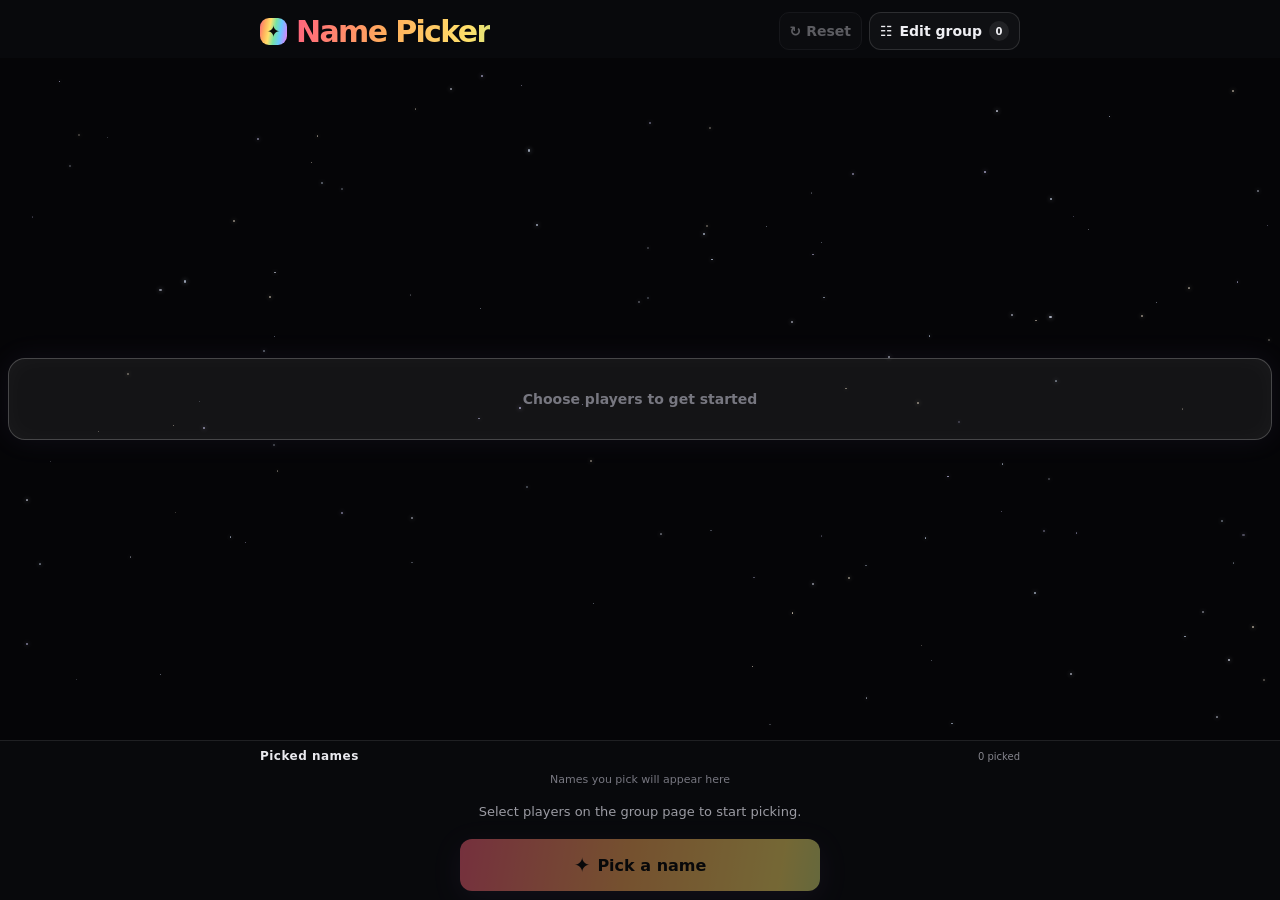
==== commit 51a30ce4: "Refine picker background layers" ====
--- a/index.html
+++ b/index.html
@@ -9,8 +9,8 @@
   <script src="app.js" defer></script>
 </head>
 <body data-page="draw">
-  <div class="ambient-sky" aria-hidden="true"></div>
   <main class="draw-screen">
+    <div class="ambient-sky" aria-hidden="true"></div>
     <header class="draw-topbar">
       <div class="brand"><span class="brand-mark" aria-hidden="true">✦</span><h1><span class="rainbow-text">Name Picker</span></h1></div>
       <div class="top-actions">
--- a/styles.css
+++ b/styles.css
@@ -2,7 +2,7 @@
   color-scheme: dark;
   font-family: Inter, ui-sans-serif, system-ui, -apple-system, BlinkMacSystemFont, "Segoe UI", sans-serif;
   color: #f7f7f7;
-  background: #050505;
+  background: #050507;
   font-synthesis: none;
   --muted: #9b9ba3;
   --line: #29292e;
@@ -15,15 +15,19 @@
 html, body { width: 100%; height: 100%; margin: 0; }
 body {
   min-width: 320px;
-  background: radial-gradient(ellipse at 50% -18%, #20202b 0, #0b0b0e 34%, #050505 67%);
+  background: #050507;
   color: #f7f7f7;
 }
 body[data-page="draw"] { overflow: hidden; }
 body[data-page="group"] { overflow-x: hidden; overflow-y: auto; }
 body[data-page="draw"] > .draw-screen, body[data-page="group"] > .group-screen { position: relative; z-index: 1; }
 .ambient-sky { position: fixed; z-index: 0; inset: 0; overflow: hidden; pointer-events: none; }
-.shooting-star { position: absolute; width: var(--star-length, clamp(90px, 24vw, 190px)); height: var(--star-width, 2px); border-radius: 50%; opacity: 0; background: linear-gradient(90deg, transparent, var(--star-color) 45%, #fff 100%); box-shadow: 0 0 8px 1px var(--star-color); transform-origin: left center; animation: star-flight var(--flight-time) linear forwards; }
-.shooting-star::after { position: absolute; top: 50%; right: 0; width: 5px; height: 5px; border-radius: 50%; background: #fff; box-shadow: 0 0 10px 3px var(--star-color); content: ""; transform: translate(50%, -50%); }
+.draw-screen > .ambient-sky { z-index: 2; }
+.ambient-star { position: absolute; width: var(--star-size, 2px); height: var(--star-size, 2px); border-radius: 50%; background: var(--star-color, #e6e9ff); opacity: var(--star-opacity, .55); box-shadow: 0 0 5px var(--star-color, #e6e9ff); }
+.ambient-star.twinkle { animation: star-twinkle var(--twinkle-time, 5s) ease-in-out infinite alternate; }
+@keyframes star-twinkle { from { opacity: .2; } to { opacity: .85; } }
+.shooting-star { position: absolute; width: var(--star-length, 120px); height: var(--star-width, 2px); border-radius: 50%; opacity: 0; background: linear-gradient(90deg, transparent, var(--star-color) 45%, #fff 100%); box-shadow: 0 0 8px 1px var(--star-color); transform-origin: left center; animation: star-flight var(--flight-time, 2.5s) linear forwards; }
+.shooting-star::after { position: absolute; top: 50%; right: 0; width: 4px; height: 4px; border-radius: 50%; background: #fff; box-shadow: 0 0 9px 3px var(--star-color); content: ""; transform: translate(50%, -50%); }
 @keyframes star-flight {
   0% { opacity: 0; transform: translate(0, 0) rotate(var(--star-angle)) scaleX(.15); }
   12% { opacity: .8; transform: translate(0, 0) rotate(var(--star-angle)) scaleX(1); }
@@ -80,9 +84,9 @@
   padding: max(12px, env(safe-area-inset-top)) 16px 0;
 }
 .draw-topbar, .group-topbar { display: flex; align-items: center; justify-content: space-between; gap: 10px; }
-.draw-topbar { position: relative; z-index: 3; width: 100vw; flex: 0 0 auto; margin-top: calc(-1 * max(12px, env(safe-area-inset-top))); padding: max(12px, env(safe-area-inset-top)) max(11px, calc((100vw - 760px) / 2)) 8px; background: #08090c; }
+.draw-topbar { position: relative; z-index: 4; width: 100vw; flex: 0 0 auto; margin-top: calc(-1 * max(12px, env(safe-area-inset-top))); padding: max(12px, env(safe-area-inset-top)) max(11px, calc((100vw - 760px) / 2)) 8px; background: #08090c; }
 .top-actions { display: flex; align-items: center; gap: 7px; }
-.group-nav { height: 38px; min-height: 38px; flex: 0 0 auto; padding: 6px 10px; border-color: #ffffff20; background: #ffffff08; color: #efeff3; font-size: 12px; }
+.group-nav { height: 38px; min-height: 38px; flex: 0 0 auto; padding: 6px 10px; border-color: #ffffff20; background: #ffffff08; color: #efeff3; font-size: 14px; }
 .group-nav:hover { background: #ffffff14; }
 .nav-count { display: grid; min-width: 20px; height: 20px; place-items: center; padding: 0 5px; border-radius: 99px; background: #ffffff14; font-size: 10px; }
 .draw-stage { position: absolute; z-index: 0; inset: 0; display: flex; width: 100%; min-height: 0; flex-direction: column; align-items: stretch; justify-content: stretch; }
@@ -90,8 +94,8 @@
 .panel-label { margin: 0 0 10px; color: var(--muted); font-size: 11px; font-weight: 750; letter-spacing: .14em; text-transform: uppercase; }
 .reel { position: relative; display: grid; width: 100%; height: 100%; min-height: 0; flex: 1 1 auto; place-items: center; overflow: hidden; isolation: isolate; }
 .reel::before, .reel::after { position: absolute; z-index: 1; right: 0; left: 0; height: clamp(42px, 10svh, 100px); content: ""; pointer-events: none; }
-.reel::before { top: 0; background: linear-gradient(#08090c, transparent); }
-.reel::after { bottom: 0; background: linear-gradient(transparent, #08090c); }
+.reel::before { top: 0; background: linear-gradient(#050507, transparent); }
+.reel::after { bottom: 0; background: linear-gradient(transparent, #050507); }
 .reel-track { position: absolute; z-index: 0; top: 0; left: 0; width: 100%; will-change: transform; }
 .selection-window { position: absolute; z-index: 2; top: var(--selection-center, 50%); right: 8px; left: 8px; height: 82px; border: 1px solid #ffffff36; border-radius: 17px; background: #ffffff10; box-shadow: inset 0 0 25px #ffffff08, 0 0 30px #a88cff12; transform: translateY(-50%); pointer-events: none; }
 .reel-row { display: flex; height: 82px; align-items: center; justify-content: center; gap: 10px; padding: 0 14px; font-size: clamp(28px, 8vw, 48px); font-weight: 850; letter-spacing: -.035em; }
@@ -106,10 +110,10 @@
 .result { min-height: 22px; margin: 9px 0 13px; color: var(--muted); font-size: 13px; }
 .draw-button { width: min(100%, 360px); min-height: 52px; padding: 12px 20px; border: 0; color: #080808; background: var(--rainbow); background-size: 250% 100%; background-position: 0% 50%; animation: rainbow-flow 4s ease-in-out infinite alternate; font-size: 16px; box-shadow: 0 7px 28px #d98bff20; }
 .draw-button:hover:not(:disabled), .add-button:hover:not(:disabled) { transform: translateY(-2px); }
-.draw-reset-button { display: inline-flex; height: 38px; min-height: 38px; align-items: center; justify-content: center; padding: 6px 10px; border: 1px solid var(--line); border-radius: 10px; background: #ffffff08; color: #c7c7ce; cursor: pointer; font-size: 12px; font-weight: 750; }
+.draw-reset-button { display: inline-flex; height: 38px; min-height: 38px; align-items: center; justify-content: center; padding: 6px 10px; border: 1px solid var(--line); border-radius: 10px; background: #ffffff08; color: #c7c7ce; cursor: pointer; font-size: 14px; font-weight: 750; }
 .draw-reset-button:hover:not(:disabled) { background: #202024; }
 .button-icon { font-size: 20px; line-height: 1; }
-.draw-bottom { position: relative; z-index: 3; display: flex; width: 100vw; flex: 0 0 auto; flex-direction: column; gap: 0; margin: auto 0 0; padding-bottom: max(9px, env(safe-area-inset-bottom)); background: #08090c; }
+.draw-bottom { position: relative; z-index: 4; display: flex; width: 100vw; flex: 0 0 auto; flex-direction: column; gap: 0; margin: auto 0 0; padding-bottom: max(9px, env(safe-area-inset-bottom)); background: #08090c; }
 .draw-controls { position: relative; width: 100%; flex: 0 0 auto; padding: 0 max(11px, calc((100vw - 560px) / 2)); background: transparent; text-align: center; }
 .load-error { margin-top: 10px; padding: 12px; border: 1px solid #6b4545; border-radius: 12px; color: #ffc0c0; background: #241313; font-size: 12px; line-height: 1.5; }
 .history-panel { position: relative; width: 100%; flex: 0 0 auto; margin: 0; padding: 8px max(11px, calc((100vw - 760px) / 2)) 2px; border-top: 1px solid #ffffff18; background: transparent; }
@@ -121,8 +125,8 @@
 .history-empty { flex: 1 0 100%; padding: 3px 0; color: #777780; text-align: center; font-size: 11px; }
 .history-chip { display: inline-flex; min-width: 0; align-items: center; gap: 4px; padding: 3px 6px; border: 1px solid #ffffff14; border-radius: 99px; background: #ffffff07; }
 .history-chip { flex: 0 0 auto; }
-.history-chip img { width: 17px; height: 17px; flex: 0 0 auto; object-fit: contain; }
-.history-name { overflow: hidden; font-size: 10px; font-weight: 750; text-overflow: ellipsis; white-space: nowrap; }
+.history-chip img { width: 24px; height: 24px; flex: 0 0 auto; object-fit: contain; }
+.history-name { overflow: hidden; font-size: 14px; font-weight: 750; text-overflow: ellipsis; white-space: nowrap; }
 
 /* Group selector */
 .group-screen { width: 100%; min-height: 100vh; min-height: 100dvh; overflow: visible; }
@@ -154,15 +158,17 @@
 .list-meta { display: flex; justify-content: space-between; gap: 10px; margin: 0 1px 9px; color: #81818a; font-size: 11px; }
 .player-list { display: grid; grid-template-columns: repeat(2, minmax(0, 1fr)); gap: 8px; padding: 1px 3px 1px 1px; }
 .player-card { position: relative; display: flex; min-width: 0; align-items: center; gap: 9px; padding: 9px 34px 9px 10px; border: 1px solid #29292e; border-radius: 13px; background: #0a0a0c80; color: inherit; cursor: pointer; font: inherit; text-align: left; backdrop-filter: blur(2px); transition: border-color .15s, background .15s, opacity .15s; }
-.player-card:hover { border-color: #575760; background: #10101399; }
 .player-card.selected { border-color: #77717e; background: #17151a99; }
 .player-card:disabled { opacity: 1; cursor: not-allowed; }
 .player-card.drawn { opacity: .55; }
-.avatar { width: 36px; height: 36px; flex: 0 0 auto; object-fit: contain; }
+.avatar { width: 44px; height: 44px; flex: 0 0 auto; object-fit: contain; }
 .player-copy { min-width: 0; flex: 1; }
-.player-name { display: block; overflow: hidden; font-size: 13px; font-weight: 800; text-overflow: ellipsis; white-space: nowrap; }
+.player-name { display: block; overflow: hidden; font-size: 14px; font-weight: 800; text-overflow: ellipsis; white-space: nowrap; }
 .player-action { position: absolute; top: 5px; right: 5px; display: grid; width: 19px; height: 19px; place-items: center; padding: 0; border: 0; border-radius: 0; background: transparent; color: #eeeeF2; cursor: pointer; font-size: 14px; line-height: 1; }
 .player-action:hover:not(:disabled) { background: #ffffff1a; }
+@media (hover: hover) and (pointer: fine) {
+  .player-card:hover { border-color: #575760; background: #10101399; }
+}
 .selected-empty { padding-block: 16px; border: 1px dashed #ffffff20; border-radius: 12px; }
 .empty-list { grid-column: 1 / -1; padding: 25px 10px; color: var(--muted); text-align: center; font-size: 13px; }
 .notice { margin: 13px 0 0; color: #888891; text-align: center; font-size: 11px; line-height: 1.5; }
@@ -175,7 +181,7 @@
   .draw-topbar .brand-mark { width: 23px; height: 23px; font-size: 14px; }
   .draw-topbar .brand h1 { font-size: clamp(20px, 5.5vw, 25px); }
   .top-actions { gap: 4px; }
-  .draw-reset-button, .group-nav { height: 32px; min-height: 32px; gap: 4px; padding: 4px 7px; font-size: 10px; }
+  .draw-reset-button, .group-nav { height: 32px; min-height: 32px; gap: 3px; padding: 4px 5px; font-size: 12px; }
   .nav-count { min-width: 17px; height: 17px; padding-inline: 3px; }
   .draw-controls { width: 100%; }
   .result { margin: 4px 0 8px; }
@@ -186,14 +192,14 @@
   .roster-panel { padding: 8px 0; }
   .player-list { gap: 6px; }
   .player-card { gap: 7px; padding: 8px 30px 8px 7px; }
-  .avatar { width: 32px; height: 32px; }
+  .avatar { width: 40px; height: 40px; }
   .selection-tools { gap: 5px; }
   .secondary-button { padding-inline: 9px; font-size: 11px; }
   .tools { gap: 6px; }
   .history-panel { padding-top: 6px; }
   .history-chip { gap: 3px; padding: 2px 5px; }
-  .history-chip img { width: 15px; height: 15px; }
-  .history-name { font-size: 9px; }
+  .history-chip img { width: 22px; height: 22px; }
+  .history-name { font-size: 14px; }
 }
 @media (max-width: 370px) {
   .selection-tools { grid-column: 1 / -1; }
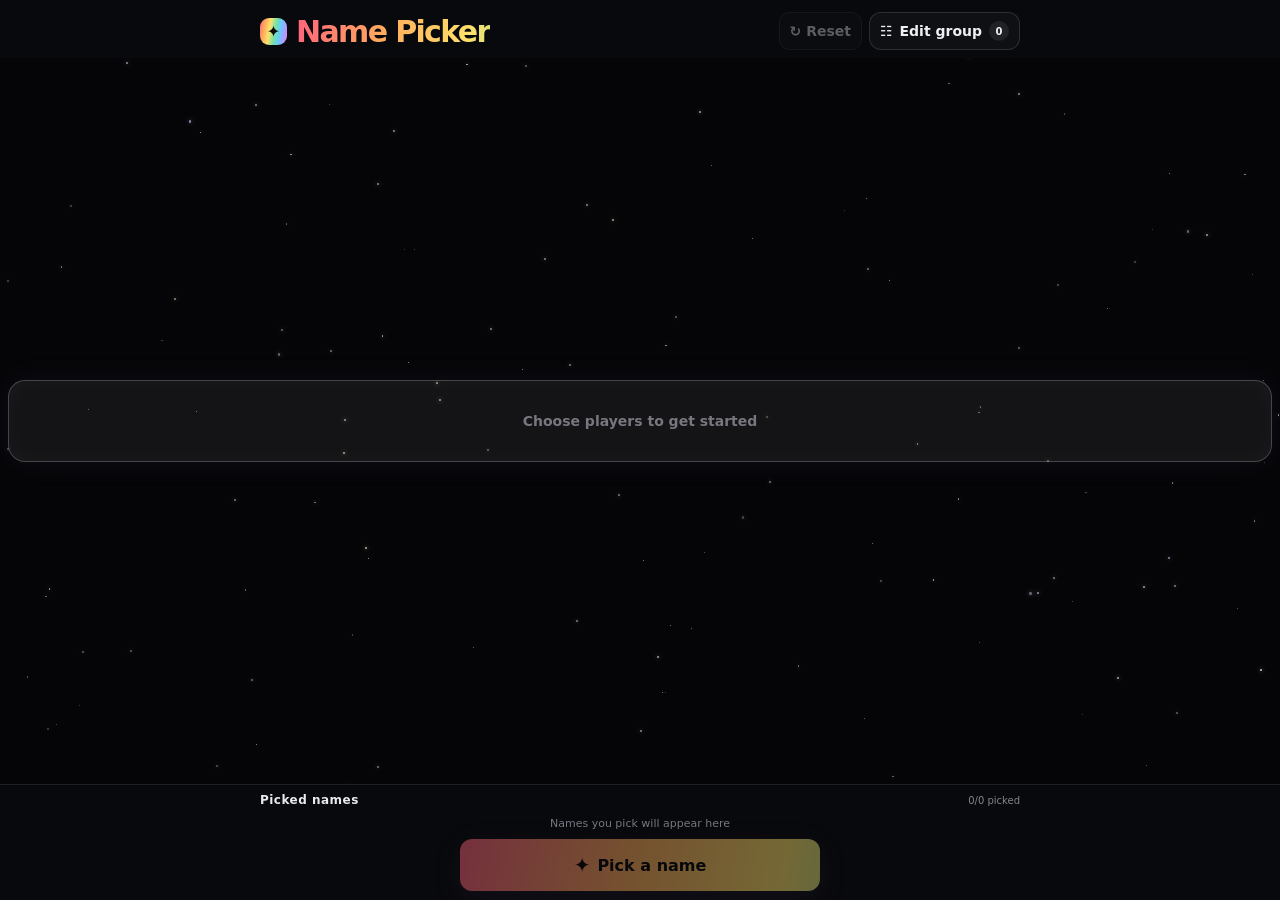
==== commit 884a3330: "Simplify picker draw footer" ====
--- a/index.html
+++ b/index.html
@@ -34,7 +34,6 @@
         <div class="history-list" id="history-list"><span class="history-empty">Names you pick will appear here</span></div>
       </section>
       <div class="draw-controls">
-        <p class="result" id="draw-status" aria-live="polite">Loading players…</p>
         <button class="draw-button" id="draw-button" type="button" disabled><span class="button-icon" aria-hidden="true">✦</span><span id="draw-button-label">Pick a name</span></button>
         <div class="load-error" id="load-error" role="alert" hidden></div>
       </div>
--- a/styles.css
+++ b/styles.css
@@ -139,6 +139,9 @@
 .roster-heading { display: flex; align-items: flex-start; justify-content: space-between; gap: 12px; margin-bottom: 16px; }
 .roster-heading h2 { margin: 0; font-size: 18px; letter-spacing: -.025em; }
 .roster-heading p { margin: 5px 0 0; color: var(--muted); font-size: 12px; }
+.selected-heading-actions { display: flex; flex: 0 0 auto; align-items: center; gap: 7px; }
+.selected-heading-actions .clear-selected-button { height: 32px; min-height: 32px; padding: 5px 9px; font-size: 11px; }
+.start-drawing-button { width: 100%; min-height: 52px; margin: 0 0 14px; padding: 12px 20px; border-radius: 13px; font-size: 16px; }
 .library-divider { display: flex; align-items: flex-end; justify-content: space-between; gap: 10px; margin: 17px 0 12px; padding-top: 15px; border-top: 1px solid #ffffff18; }
 .library-divider h2 { margin: 0; font-size: 16px; letter-spacing: -.02em; }
 .library-divider p { margin: 4px 0 0; color: var(--muted); font-size: 11px; }
@@ -190,6 +193,8 @@
   .group-topbar { gap: 6px; }
   .group-topbar .secondary-button, .group-topbar .reset-button { padding-inline: 9px; font-size: 11px; }
   .roster-panel { padding: 8px 0; }
+  .roster-heading { flex-wrap: wrap; }
+  .selected-heading-actions { margin-left: auto; }
   .player-list { gap: 6px; }
   .player-card { gap: 7px; padding: 8px 30px 8px 7px; }
   .avatar { width: 40px; height: 40px; }
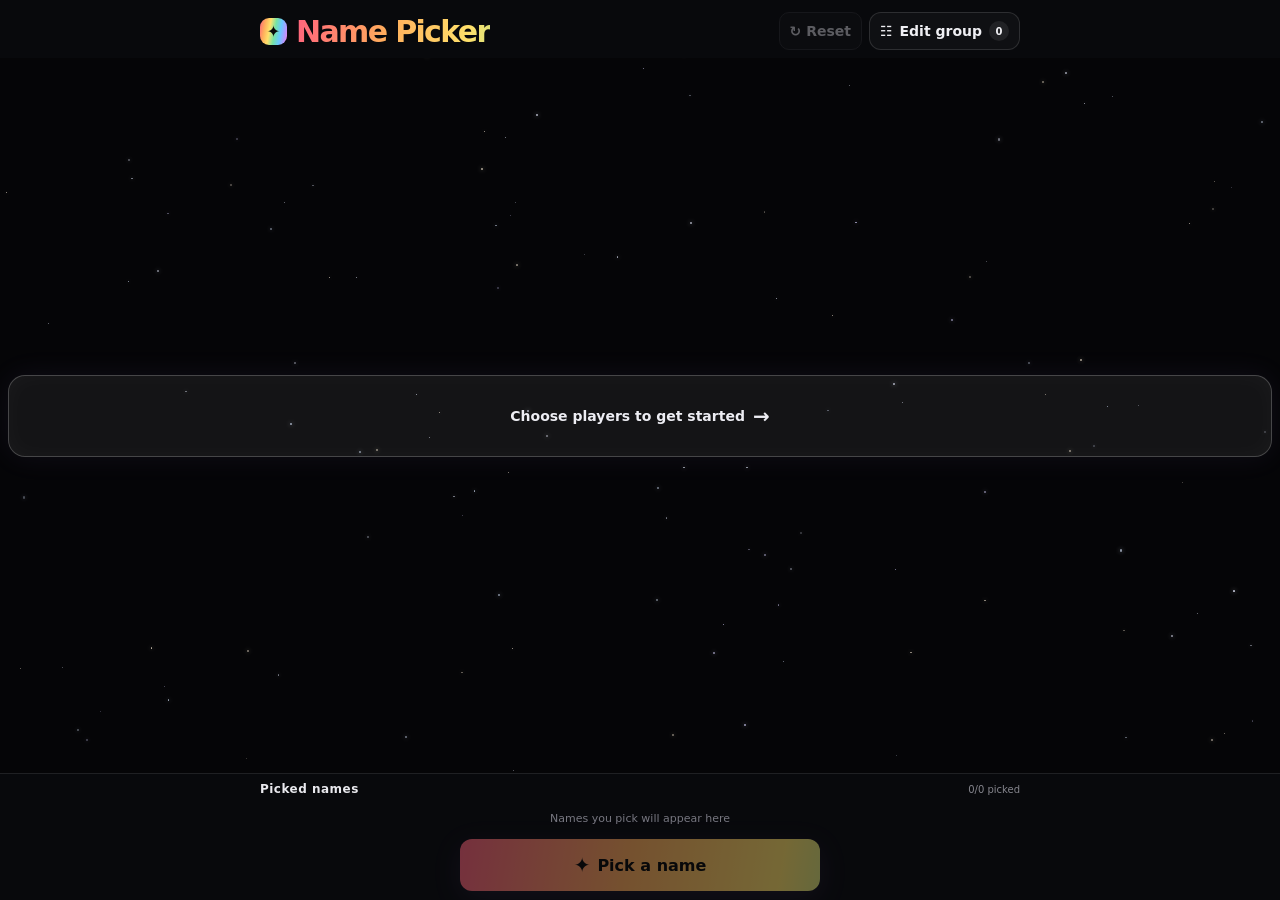
==== commit 2264f0e8: "Add social sharing preview image" ====
--- a/index.html
+++ b/index.html
@@ -5,6 +5,17 @@
   <meta name="viewport" content="width=device-width, initial-scale=1, viewport-fit=cover">
   <meta name="theme-color" content="#050505">
   <title>Name Picker</title>
+  <meta name="description" content="A colorful space-themed picker for randomly choosing a name from your group.">
+  <meta property="og:title" content="Name Picker">
+  <meta property="og:description" content="A colorful space-themed picker for randomly choosing a name from your group.">
+  <meta property="og:image" content="assets/name-picker-social-preview.png">
+  <meta property="og:image:type" content="image/png">
+  <meta property="og:image:width" content="1734">
+  <meta property="og:image:height" content="907">
+  <meta name="twitter:card" content="summary_large_image">
+  <meta name="twitter:title" content="Name Picker">
+  <meta name="twitter:description" content="A colorful space-themed picker for randomly choosing a name from your group.">
+  <meta name="twitter:image" content="assets/name-picker-social-preview.png">
   <link rel="stylesheet" href="styles.css">
   <script src="app.js" defer></script>
 </head>
--- a/styles.css
+++ b/styles.css
@@ -100,13 +100,19 @@
 .selection-window { position: absolute; z-index: 2; top: var(--selection-center, 50%); right: 8px; left: 8px; height: 82px; border: 1px solid #ffffff36; border-radius: 17px; background: #ffffff10; box-shadow: inset 0 0 25px #ffffff08, 0 0 30px #a88cff12; transform: translateY(-50%); pointer-events: none; }
 .reel-row { display: flex; height: 82px; align-items: center; justify-content: center; gap: 10px; padding: 0 14px; font-size: clamp(28px, 8vw, 48px); font-weight: 850; letter-spacing: -.035em; }
 .reel-row img { width: 54px; height: 54px; flex: 0 0 auto; object-fit: contain; }
-.reel-row .rainbow-text { max-width: calc(100% - 68px); overflow: hidden; text-overflow: ellipsis; white-space: nowrap; }
+.reel-row .rainbow-text { max-width: calc(100% - 68px); overflow: hidden; animation-delay: var(--reel-rainbow-delay, 0s); text-overflow: ellipsis; white-space: nowrap; }
 .reel-row.winner-reveal { animation: picked-row-pop 1.6s cubic-bezier(.2,.8,.25,1); }
 @keyframes picked-row-pop {
   0%, 100% { transform: scale(1); }
   12.5%, 75% { transform: scale(1.16); }
 }
 .reel-placeholder { position: absolute; z-index: 3; top: var(--selection-center, 50%); left: 0; width: 100%; padding: 0 8px; color: #777780; text-align: center; font-size: 14px; font-weight: 650; transform: translateY(-50%); }
+.group-picker-link { display: inline-flex; align-items: center; justify-content: center; gap: 8px; color: #ededf3; text-decoration: none; }
+.group-picker-link:focus-visible { border-radius: 6px; outline: 2px solid #aebcff; outline-offset: 4px; }
+.group-picker-arrow { font-size: 20px; line-height: 1; transition: transform .16s ease; }
+@media (hover: hover) and (pointer: fine) {
+  .group-picker-link:hover .group-picker-arrow { transform: translateX(3px); }
+}
 .result { min-height: 22px; margin: 9px 0 13px; color: var(--muted); font-size: 13px; }
 .draw-button { width: min(100%, 360px); min-height: 52px; padding: 12px 20px; border: 0; color: #080808; background: var(--rainbow); background-size: 250% 100%; background-position: 0% 50%; animation: rainbow-flow 4s ease-in-out infinite alternate; font-size: 16px; box-shadow: 0 7px 28px #d98bff20; }
 .draw-button:hover:not(:disabled), .add-button:hover:not(:disabled) { transform: translateY(-2px); }
@@ -122,7 +128,7 @@
 .history-count { color: #85858d; font-size: 10px; }
 .history-list { display: flex; flex-wrap: nowrap; align-items: center; justify-content: flex-start; gap: 4px; overflow-x: auto; padding: 2px 0 4px; scrollbar-width: none; }
 .history-list::-webkit-scrollbar { display: none; }
-.history-empty { flex: 1 0 100%; padding: 3px 0; color: #777780; text-align: center; font-size: 11px; }
+.history-empty { display: flex; min-height: 30px; flex: 1 0 100%; align-items: center; justify-content: center; padding: 3px 0; color: #777780; text-align: center; font-size: 11px; }
 .history-chip { display: inline-flex; min-width: 0; align-items: center; gap: 4px; padding: 3px 6px; border: 1px solid #ffffff14; border-radius: 99px; background: #ffffff07; }
 .history-chip { flex: 0 0 auto; }
 .history-chip img { width: 24px; height: 24px; flex: 0 0 auto; object-fit: contain; }
